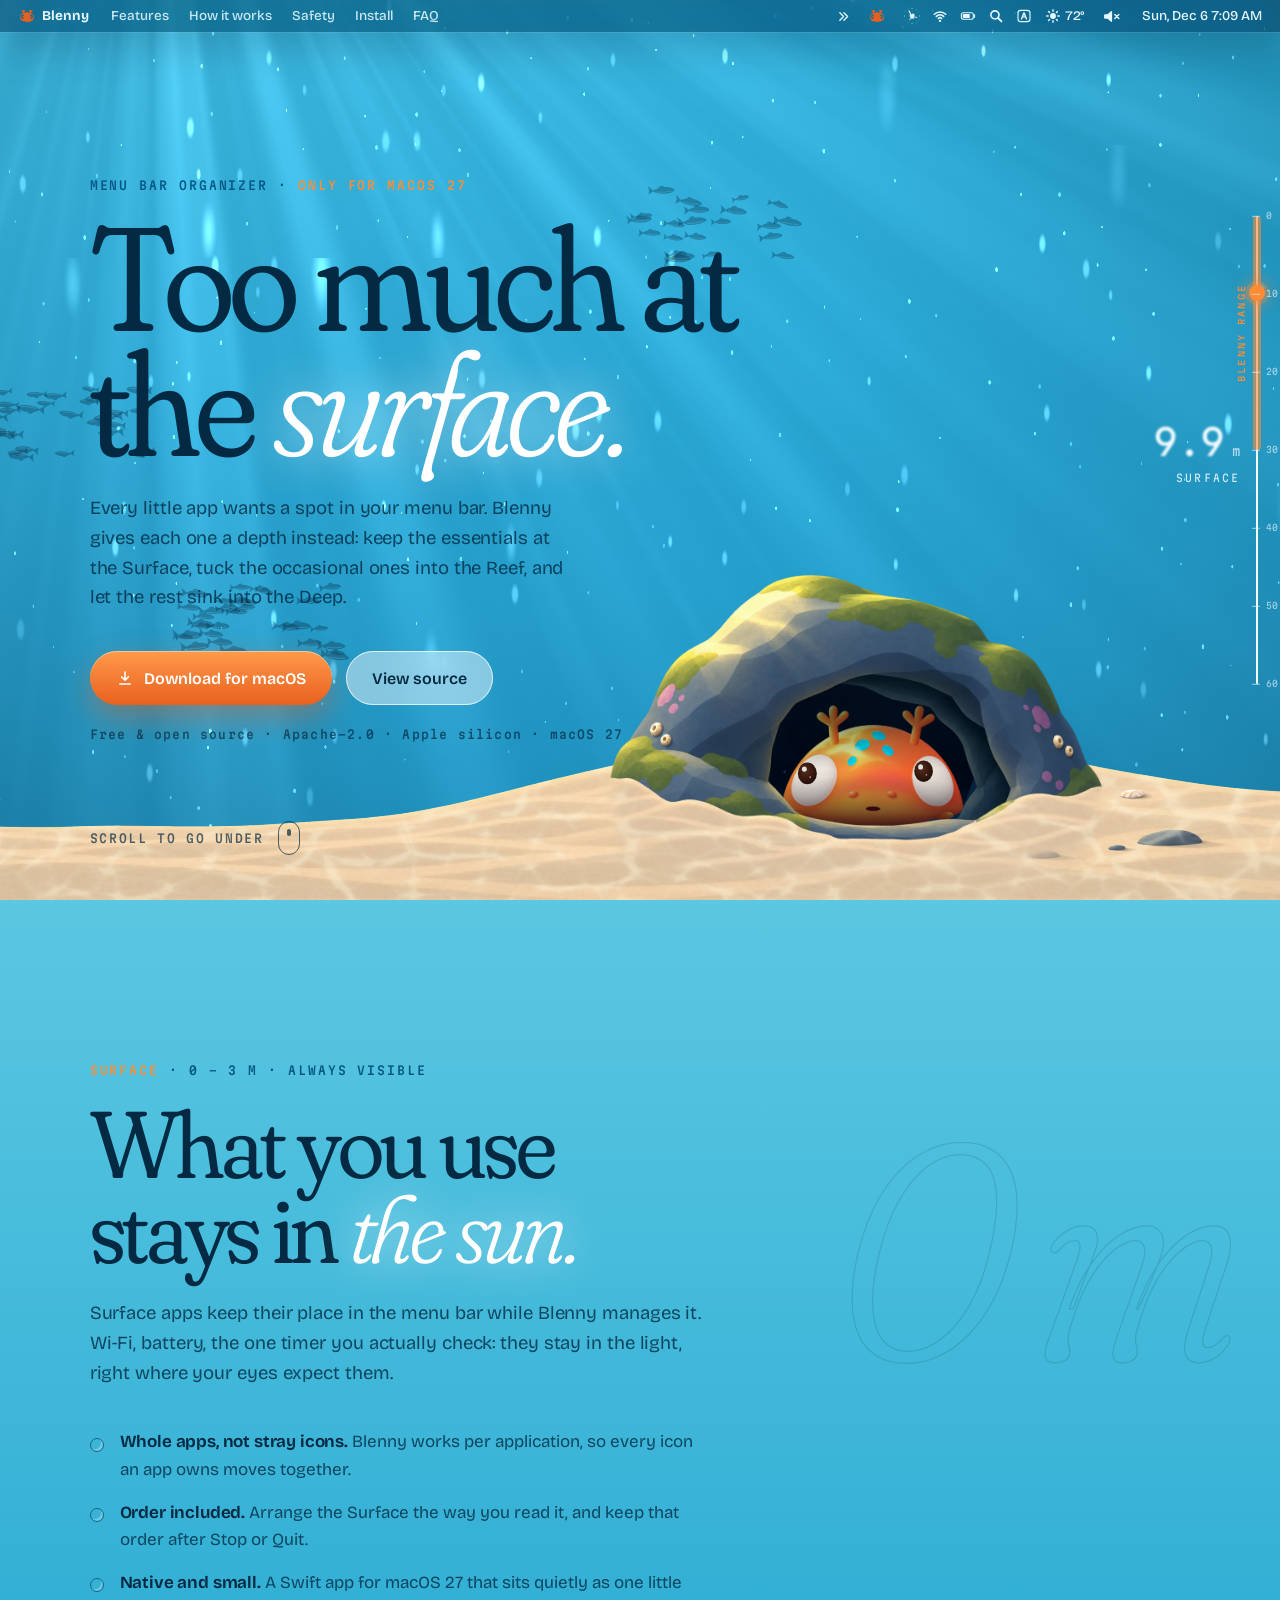
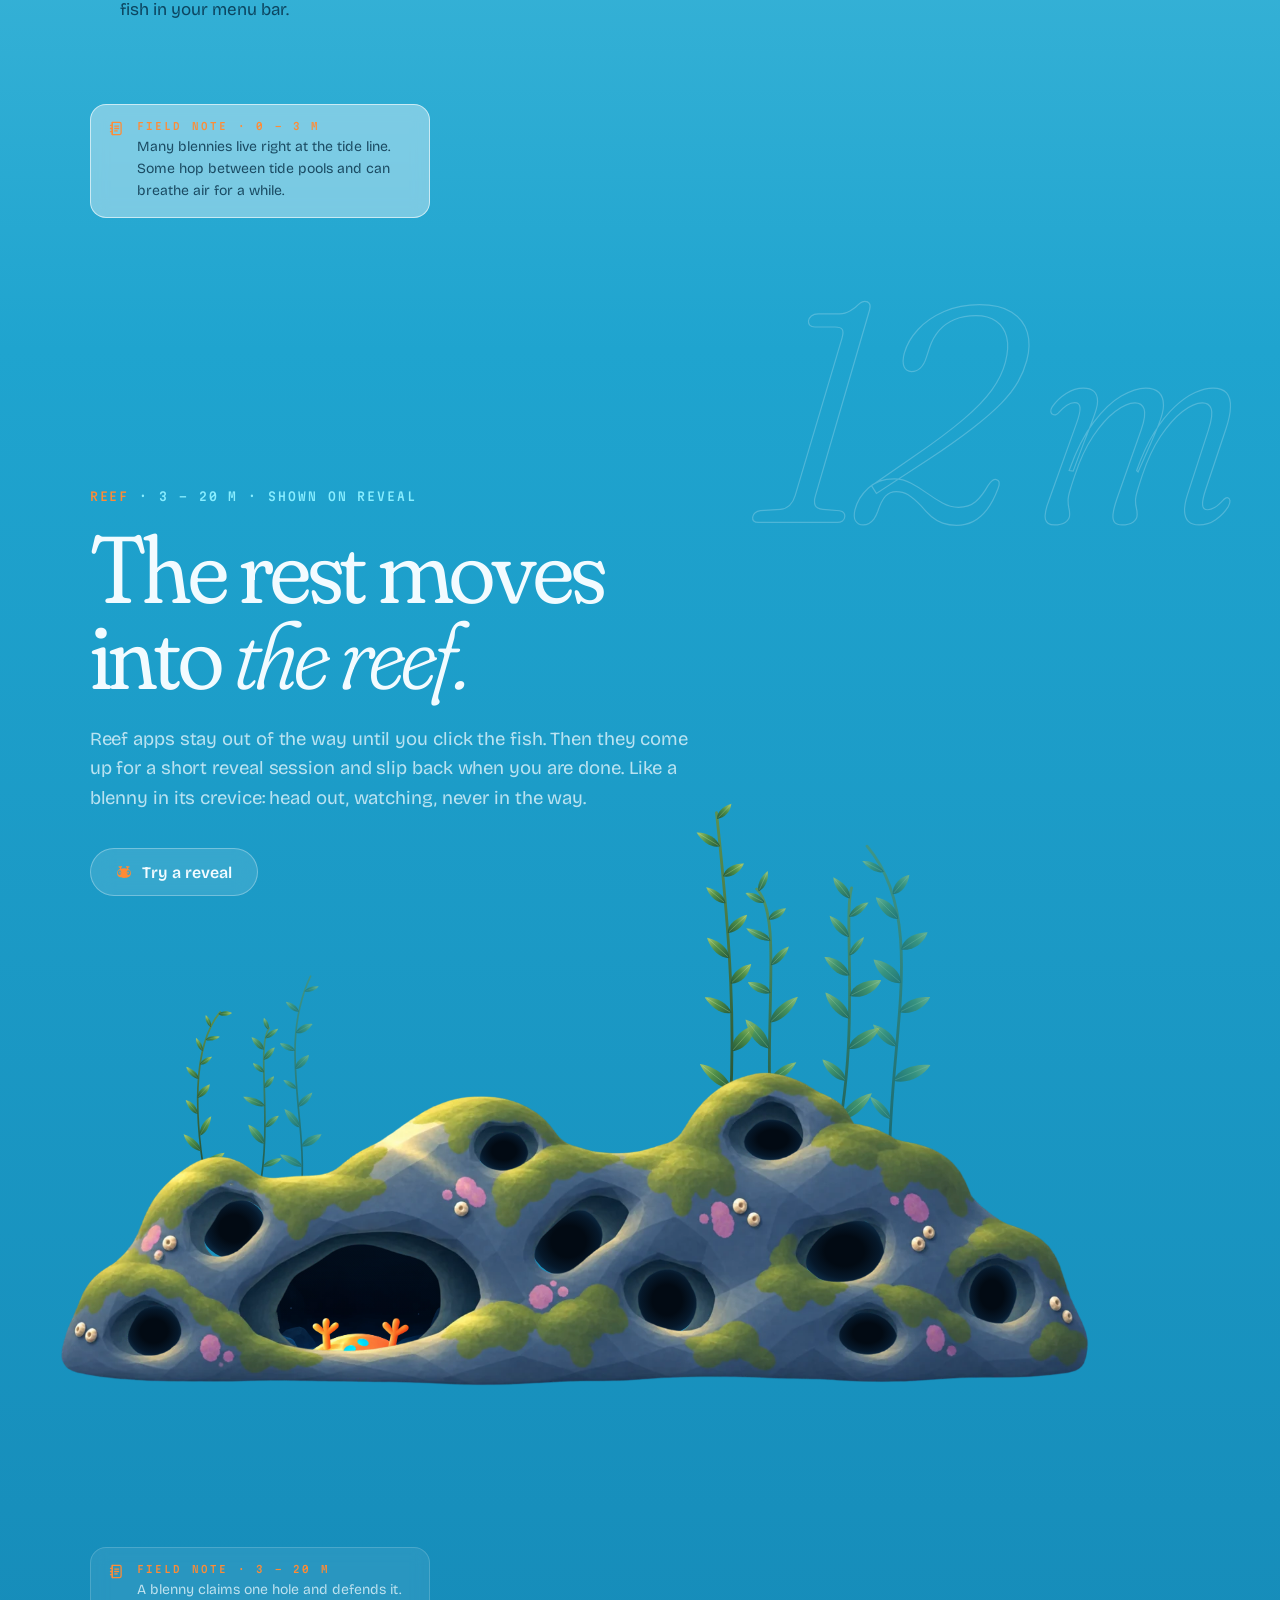
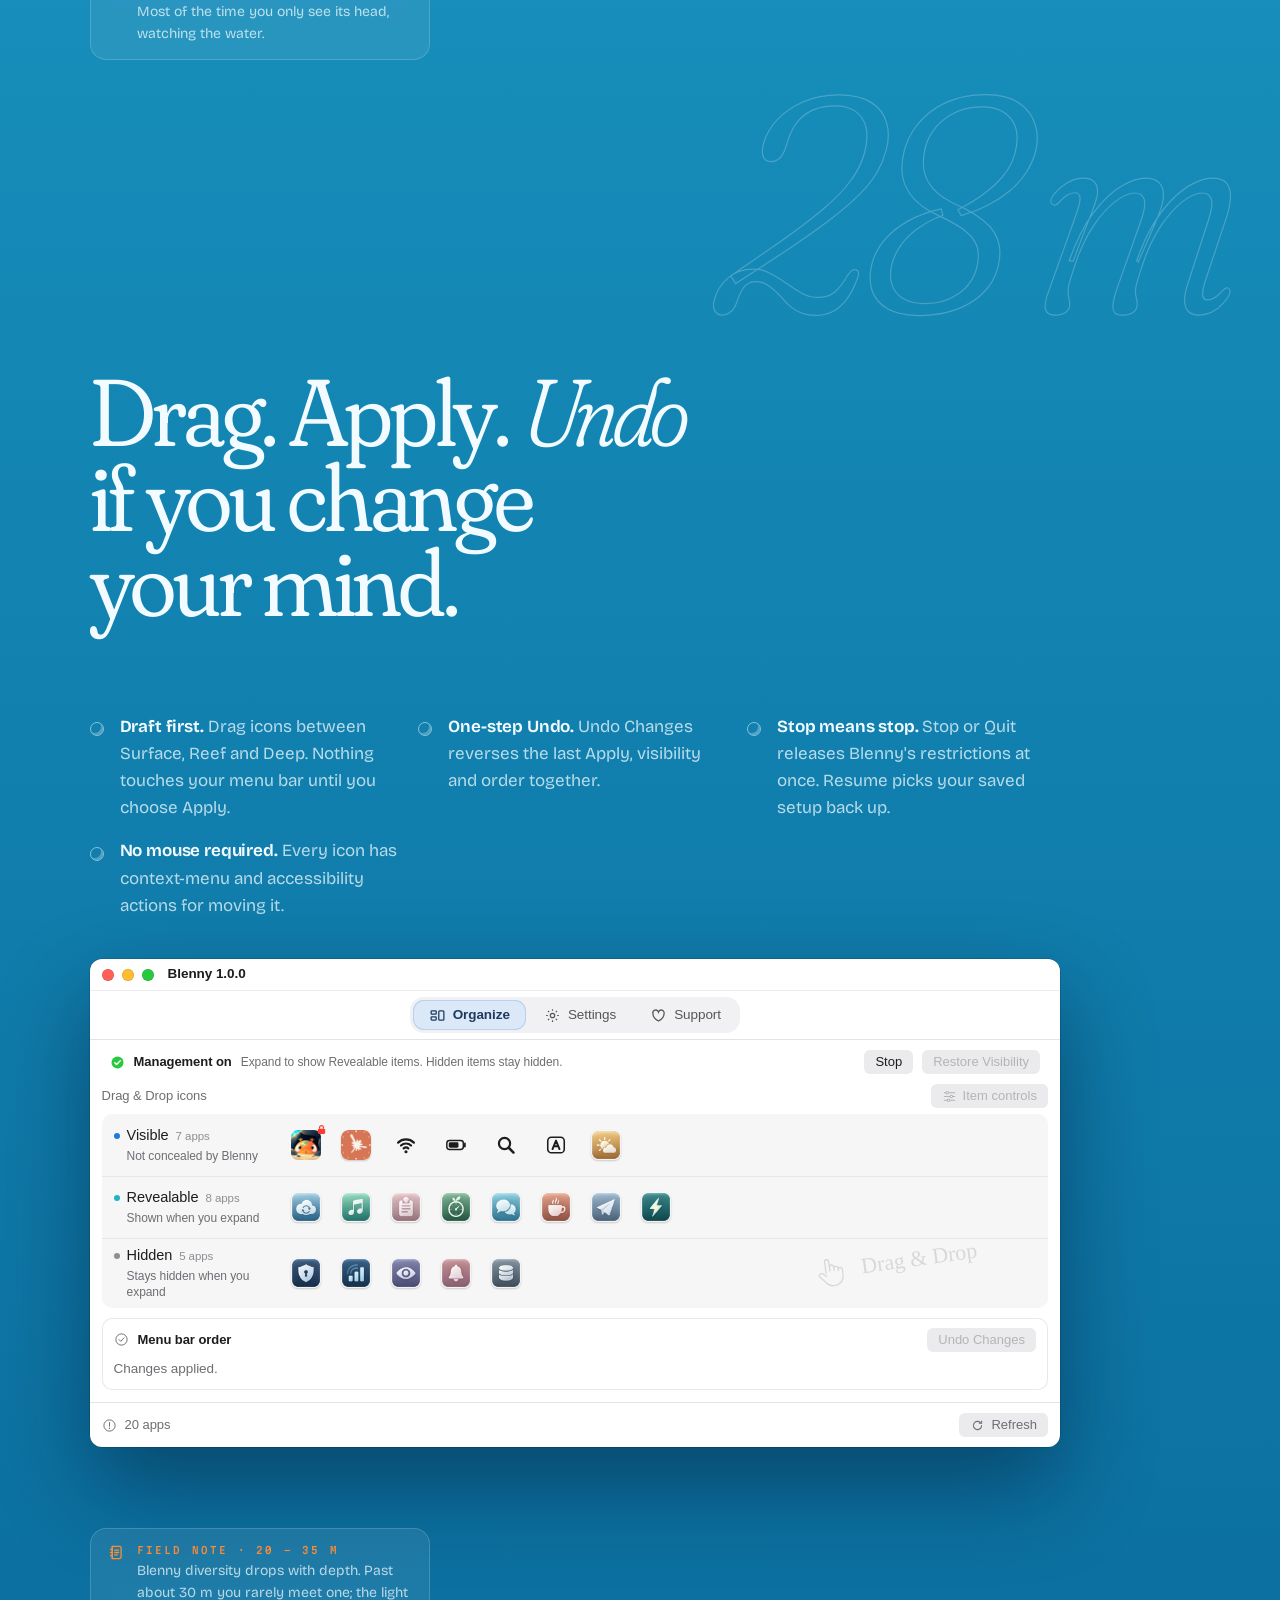
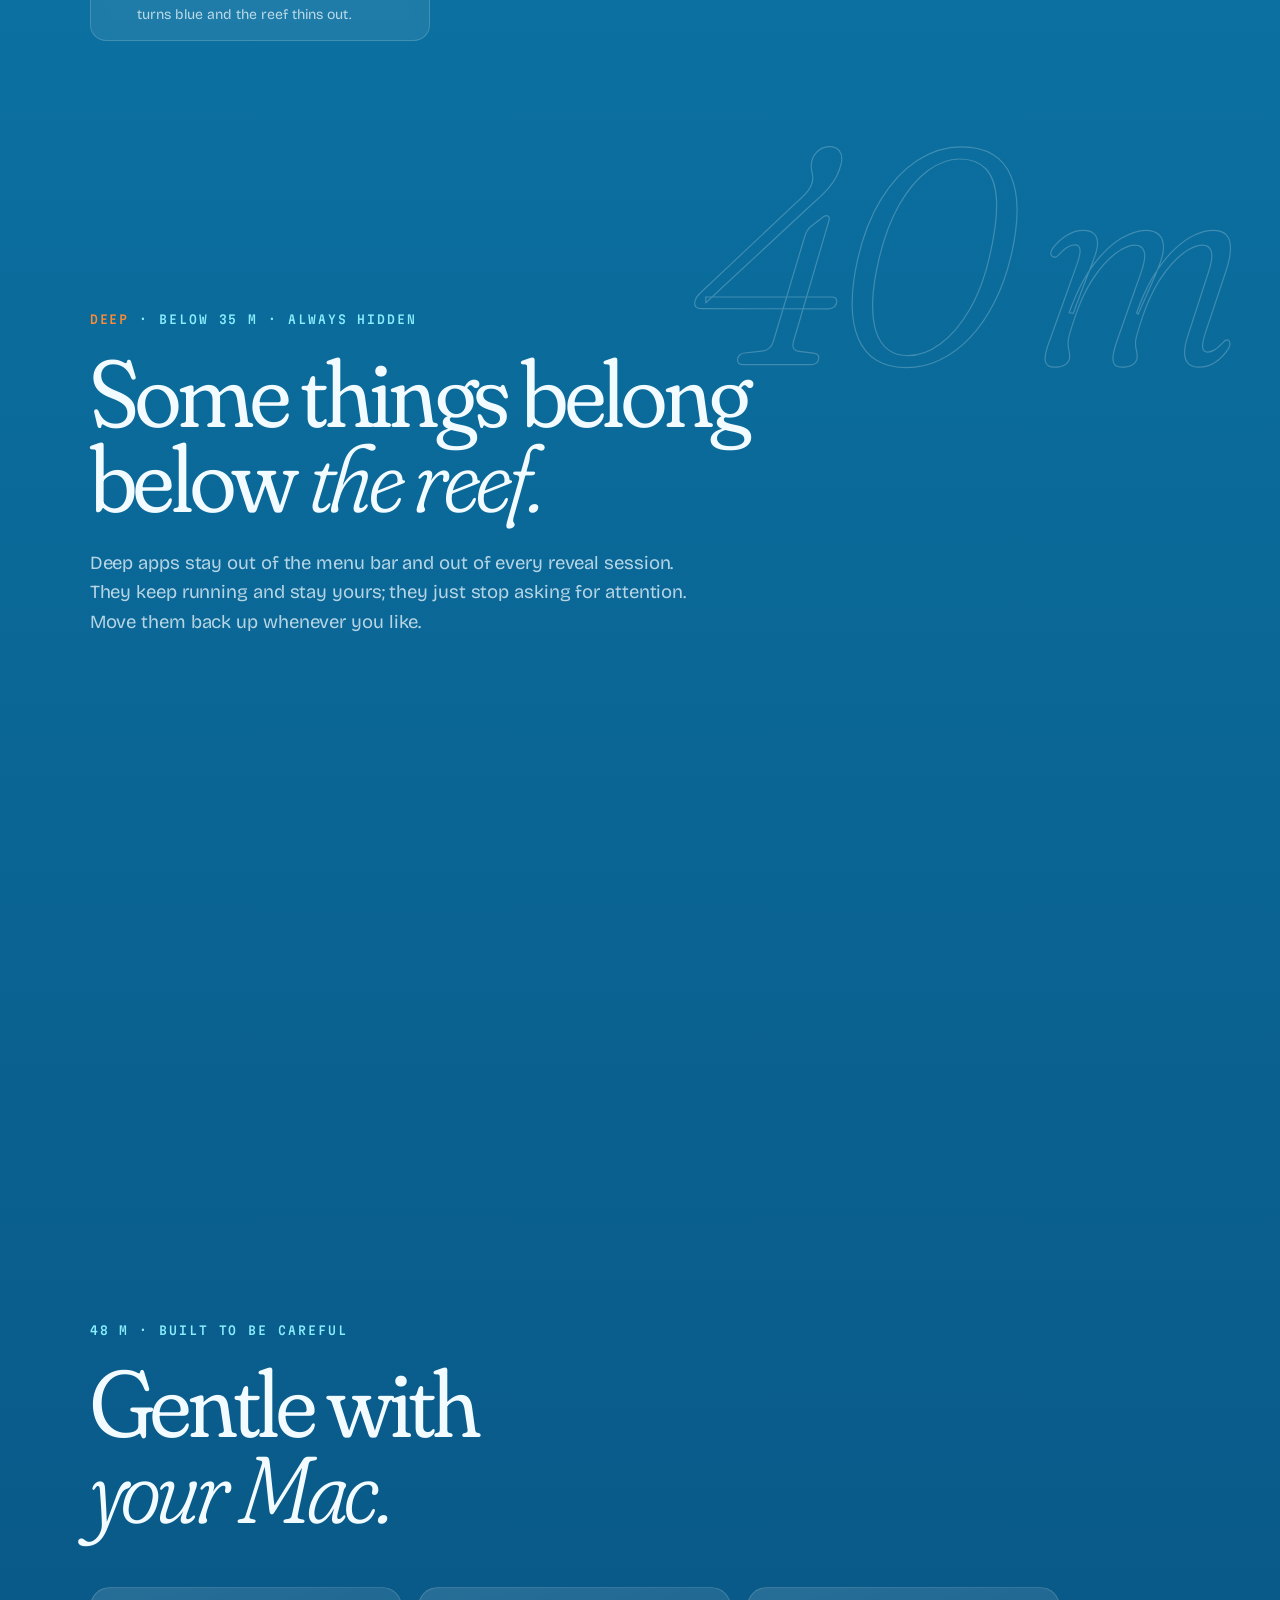
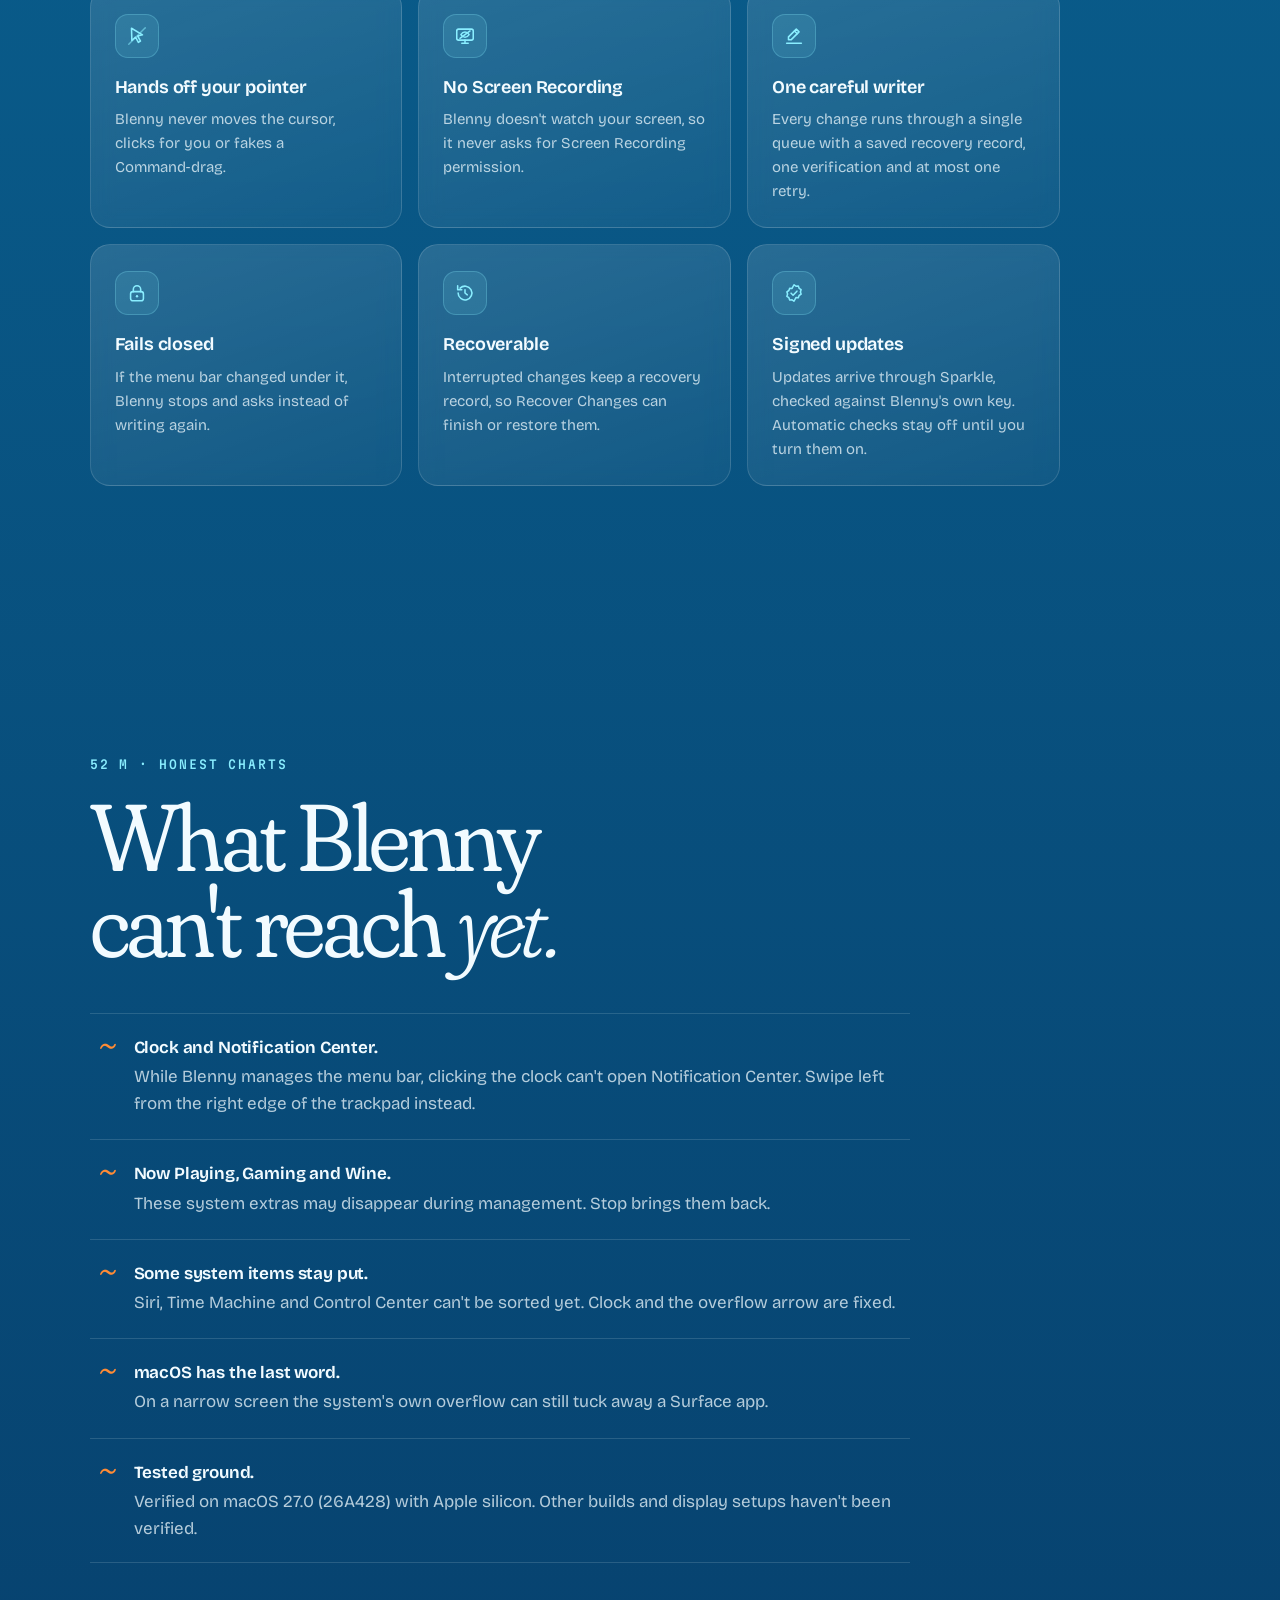
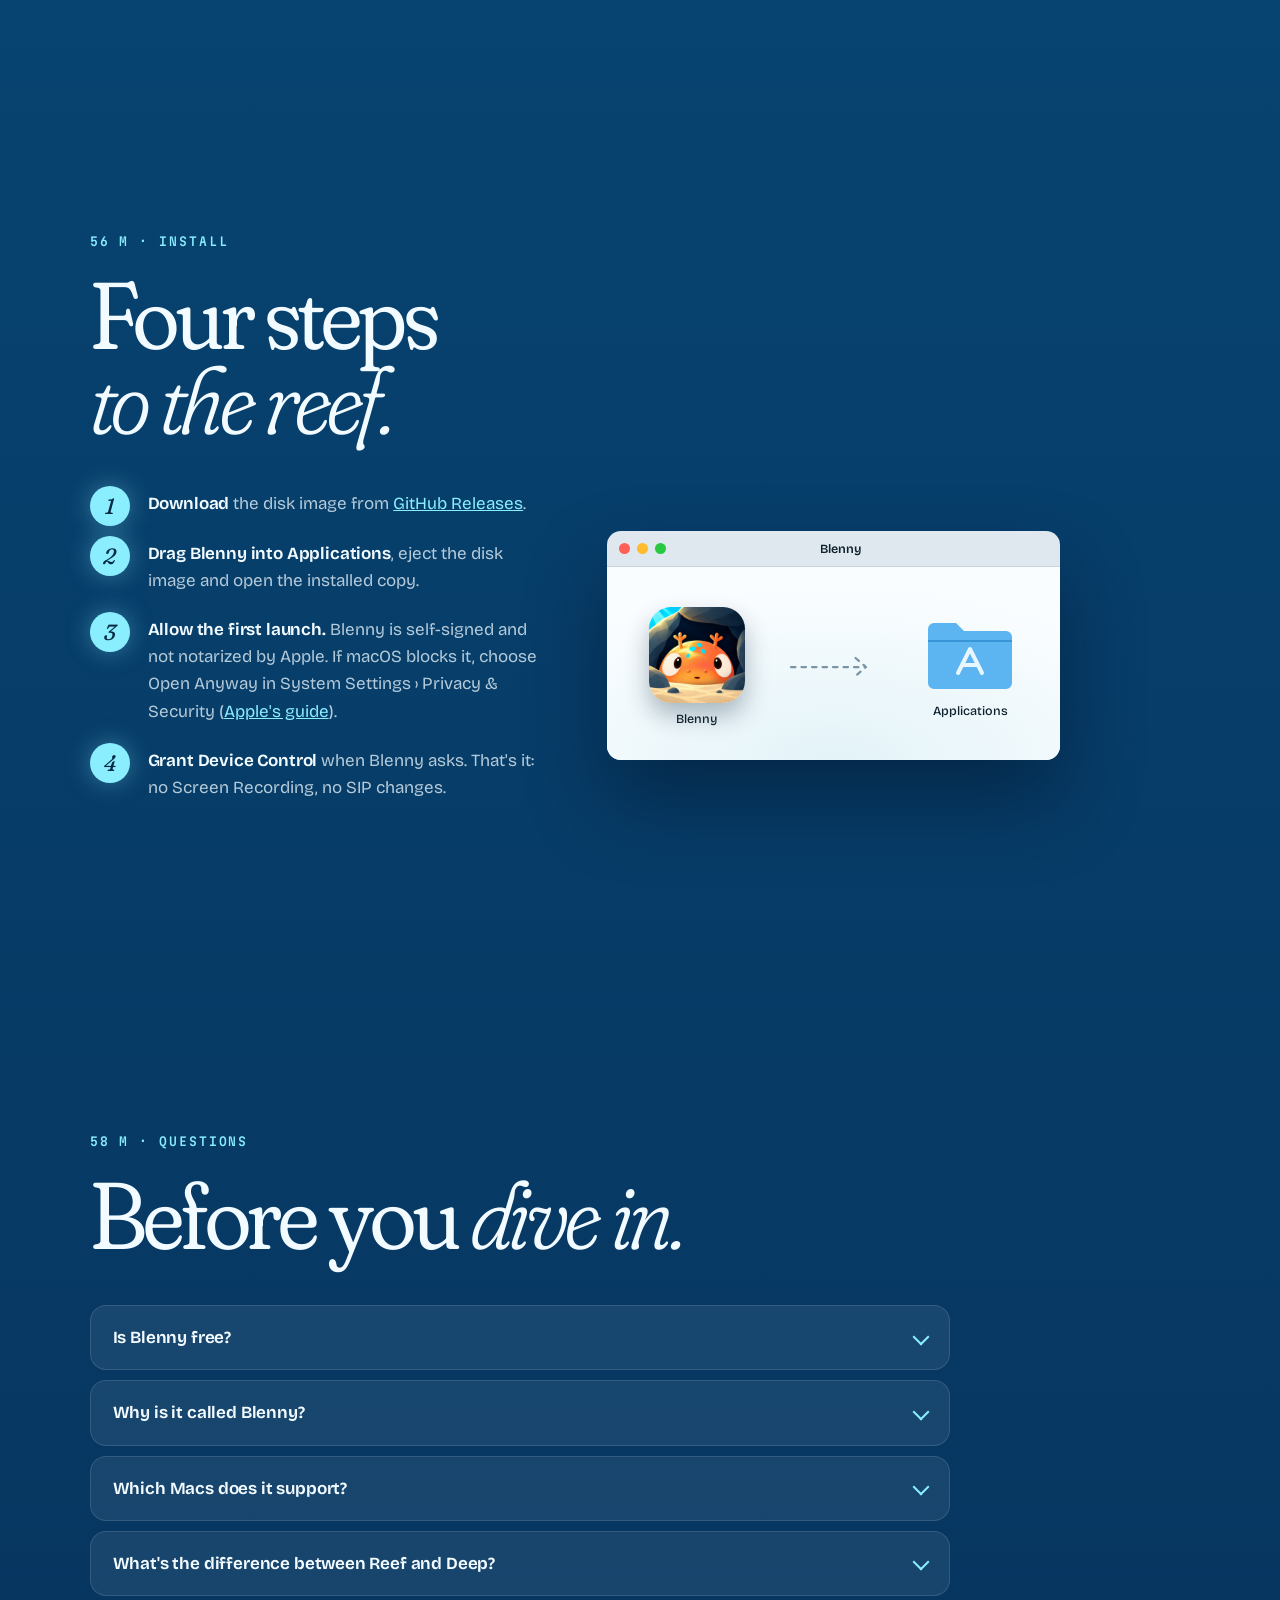
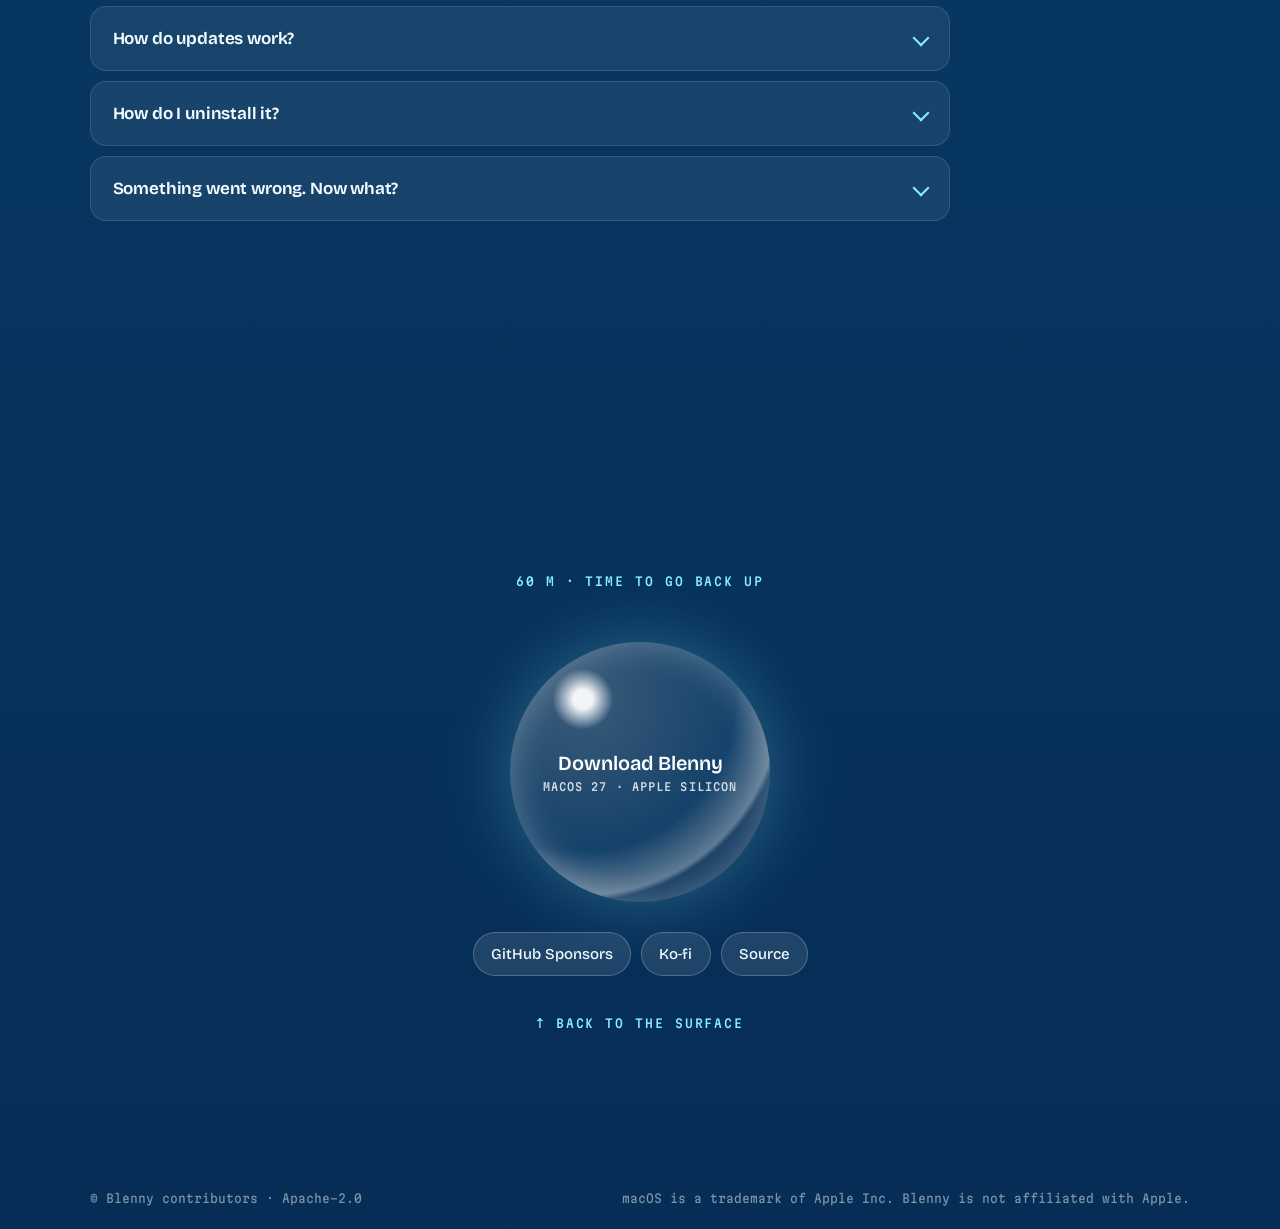
==== Website/site/index.html @ 74cc3ca2 "feat(website): add the Blenny product website A single-page dive from the surface to 60 m: Surface, " ====
<!doctype html>
<html lang="en">
<head>
<meta charset="utf-8">
<meta name="viewport" content="width=device-width, initial-scale=1, viewport-fit=cover">
<title>Blenny · Free, open-source menu bar organizer for macOS 27</title>
<meta name="description" content="Free, open-source menu bar organizer for macOS 27. Keep everyday apps visible, reveal occasional ones with a click, and hide the rest. No Screen Recording.">
<link rel="canonical" href="https://blenny.fi5h.xyz/">
<meta name="theme-color" content="#7fdcef">
<meta name="application-name" content="Blenny">
<meta name="apple-mobile-web-app-title" content="Blenny">
<meta name="author" content="Blenny contributors">
<meta name="robots" content="index, follow, max-image-preview:large">
<meta property="og:type" content="website">
<meta property="og:site_name" content="Blenny">
<meta property="og:title" content="Blenny · Free menu bar organizer for macOS 27">
<meta property="og:locale" content="en_US">
<meta property="og:description" content="Surface, Reef and Deep: a small, native way to calm a crowded menu bar.">
<meta property="og:url" content="https://blenny.fi5h.xyz/">
<meta property="og:image" content="https://blenny.fi5h.xyz/assets/img/social-card.jpg">
<meta property="og:image:width" content="1200">
<meta property="og:image:height" content="630">
<meta property="og:image:alt" content="Blenny, a menu bar organizer only for macOS 27: an orange blenny fish peeking out of a rock cave under sunlit water, beside the words Too much at the surface.">
<meta name="twitter:card" content="summary_large_image">
<meta name="twitter:image" content="https://blenny.fi5h.xyz/assets/img/social-card.jpg">
<link rel="icon" type="image/png" sizes="64x64" href="assets/img/favicon-64.png">
<link rel="icon" type="image/svg+xml" href="assets/img/favicon.svg">
<link rel="apple-touch-icon" href="apple-touch-icon.png">
<link rel="alternate" type="text/plain" title="Blenny for AI assistants and LLMs" href="/llms.txt">
<link rel="preconnect" href="https://fonts.googleapis.com">
<link rel="preconnect" href="https://fonts.gstatic.com" crossorigin>
<link rel="stylesheet" href="https://fonts.googleapis.com/css2?family=Bricolage+Grotesque:opsz,wght@12..96,400..700&amp;family=Fraunces:ital,opsz,wght,SOFT,WONK@0,9..144,300..600,0..100,0..1;1,9..144,300..600,0..100,0..1&amp;family=Martian+Mono:wdth,wght@87.5..112.5,400..500&amp;display=swap">
<link rel="stylesheet" href="assets/css/site.css">
<script type="application/ld+json">
{
 "@context": "https://schema.org",
 "@graph": [
  {
   "@type": "WebSite",
   "@id": "https://blenny.fi5h.xyz/#website",
   "url": "https://blenny.fi5h.xyz/",
   "name": "Blenny",
   "inLanguage": "en"
  },
  {
   "@type": "SoftwareApplication",
   "@id": "https://blenny.fi5h.xyz/#app",
   "name": "Blenny",
   "description": "A free, open-source menu bar organizer for macOS 27. Blenny manages menu bar items per app in three areas: Visible (always shown), Revealable (shown when you expand) and Hidden (stays hidden). It never moves the pointer, never synthesises clicks and never needs Screen Recording.",
   "applicationCategory": "UtilitiesApplication",
   "operatingSystem": "macOS 27 or later",
   "processorRequirements": "Apple silicon",
   "offers": {
    "@type": "Offer",
    "price": "0",
    "priceCurrency": "USD"
   },
   "license": "https://www.apache.org/licenses/LICENSE-2.0",
   "isAccessibleForFree": true,
   "downloadUrl": "https://github.com/f-is-h/Blenny/releases/latest",
   "installUrl": "https://github.com/f-is-h/Blenny/releases/latest",
   "image": "https://blenny.fi5h.xyz/assets/img/blenny-icon-512.png",
   "url": "https://blenny.fi5h.xyz/",
   "sameAs": [
    "https://github.com/f-is-h/Blenny"
   ],
   "author": {
    "@type": "Person",
    "name": "f-is-h",
    "url": "https://github.com/f-is-h"
   }
  },
  {
   "@type": "FAQPage",
   "@id": "https://blenny.fi5h.xyz/#faq",
   "mainEntity": [
    {
     "@type": "Question",
     "name": "Is Blenny free?",
     "acceptedAnswer": {
      "@type": "Answer",
      "text": "Yes. Blenny is free and open source under the Apache-2.0 license. If it earns a place in your menu bar, you can support it through GitHub Sponsors or Ko‑fi."
     }
    },
    {
     "@type": "Question",
     "name": "Why is it called Blenny?",
     "acceptedAnswer": {
      "@type": "Answer",
      "text": "Blennies are small reef fish that live in holes and crevices and poke their heads out to watch the world. That is exactly how a Reef app should behave."
     }
    },
    {
     "@type": "Question",
     "name": "Which Macs does it support?",
     "acceptedAnswer": {
      "@type": "Answer",
      "text": "macOS 27 or later on Apple silicon. There is no macOS 26 or Intel version."
     }
    },
    {
     "@type": "Question",
     "name": "What's the difference between Reef and Deep?",
     "acceptedAnswer": {
      "@type": "Answer",
      "text": "Reef apps come up whenever you click the fish for a reveal session. Deep apps never do; they stay out of the menu bar until you move them to another area."
     }
    },
    {
     "@type": "Question",
     "name": "How do updates work?",
     "acceptedAnswer": {
      "@type": "Answer",
      "text": "Use Check for Updates in Settings or in Blenny's menu. Automatic checks are off by default, and turning them on still doesn't install anything unattended."
     }
    },
    {
     "@type": "Question",
     "name": "How do I uninstall it?",
     "acceptedAnswer": {
      "@type": "Answer",
      "text": "Finish or recover any running change, choose Stop, turn off Open Blenny at Login and quit. Then move Blenny to the Trash. The recovery and uninstall guide covers the details."
     }
    },
    {
     "@type": "Question",
     "name": "Something went wrong. Now what?",
     "acceptedAnswer": {
      "@type": "Answer",
      "text": "Choose Stop to release Blenny's restrictions right away. If Blenny reports an unfinished change, use Recover Changes and keep its recovery data until it completes. Reproducible problems belong in GitHub Issues."
     }
    }
   ]
  }
 ]
}
</script>
<script type="module" src="assets/js/main.js"></script>
</head>
<body class="is-bright">
<a class="skip" href="#main">Skip to content</a>
<canvas id="sea" aria-hidden="true"></canvas>
<canvas id="life" aria-hidden="true"></canvas>

<header class="menubar" id="menubar">
  <div class="appmenu">
    <button class="app" id="appButton" type="button" aria-haspopup="true" aria-expanded="false" aria-controls="appMenu">
      <span class="mark" data-mark></span>Blenny
    </button>
    <div class="dropdown" id="appMenu" hidden>
      <a href="#surface">Surface</a>
      <a href="#reef">Reef</a>
      <a href="#organize">Organize</a>
      <a href="#deep">Deep</a>
      <hr>
      <a href="#safety">Safety</a>
      <a href="#install">Install</a>
      <a href="#faq">Questions</a>
      <hr>
      <a href="https://github.com/f-is-h/Blenny/releases/latest" data-download>Download…</a>
      <a href="https://github.com/f-is-h/Blenny">Source on GitHub</a>
      <a href="https://github.com/sponsors/f-is-h?metadata_project=blenny&amp;metadata_source=website">Sponsor Blenny</a>
    </div>
  </div>
  <nav class="menus" aria-label="Sections">
    <a href="#surface">Features</a>
    <a href="#organize">How it works</a>
    <a href="#safety">Safety</a>
    <a href="#install">Install</a>
    <a href="#faq">FAQ</a>
  </nav>
  <div class="tray concealed" id="concealed" aria-hidden="true"></div>
  <button class="chev" id="revealArrow" type="button" aria-label="Expand Revealable items" title="Expand Revealable items"><svg viewBox="0 0 16 16" width="13" height="13" aria-hidden="true"><path d="M3.5 3.5L8 8l-4.5 4.5M8.5 3.5L13 8l-4.5 4.5" fill="none" stroke="currentColor" stroke-width="1.7" stroke-linecap="round" stroke-linejoin="round"/></svg></button>
  <button class="fish" id="fish" type="button" aria-label="Reveal the Reef" title="Reveal the Reef"><span data-mark></span></button>
  <div class="tray" id="tray" aria-hidden="true"></div>
  <div class="soundmenu">
    <button class="sound" id="sound" type="button" aria-pressed="false" aria-label="Sound off. Turn sound on" title="Sound"><svg viewBox="0 0 20 16" width="19" height="15" aria-hidden="true"><path fill="currentColor" d="M2 5.6h2.6L8.4 2.3c.5-.4 1.2-.1 1.2.6v10.2c0 .7-.7 1-1.2.6L4.6 10.4H2c-.6 0-1-.4-1-1V6.6c0-.6.4-1 1-1z"/><g class="waves" fill="none" stroke="currentColor" stroke-width="1.5" stroke-linecap="round"><path d="M12.2 5.5a3.6 3.6 0 0 1 0 5"/><path d="M14.6 3.4a6.6 6.6 0 0 1 0 9.2"/></g><g class="mute" fill="none" stroke="currentColor" stroke-width="1.5" stroke-linecap="round"><path d="M12.4 5.8l4.4 4.4M16.8 5.8l-4.4 4.4"/></g></svg></button>
    <div class="sound-hint" id="soundHint" role="status" hidden><b>The dive sounds better.</b><span>Turn on sound for the water, the deep and a few small surprises.</span></div>
  </div>
  <span class="clock" id="clock" aria-hidden="true"></span>
</header>

<div id="fallers" aria-hidden="true"></div>

<aside class="gauge" aria-hidden="true">
  <div class="readout">
    <div><span class="num" id="depth">0.0</span><span class="unit"> m</span></div>
    <div class="zone-name" id="zone">SURFACE</div>
  </div>
  <div class="rail" id="rail"><span class="range"><b>Blenny range</b></span><span class="bob" id="bob"></span></div>
</aside>

<main id="main">
  <section id="top" class="zone hero bright" data-zone="SURFACE" data-from="0" data-to="0">
    <div class="hero-copy">
      <p class="eyebrow reveal">Menu bar organizer · <b>Only for macOS 27</b></p>
      <h1 class="split">Too much at the <em>surface.</em></h1>
      <p class="lede reveal">Every little app wants a spot in your menu bar. Blenny gives each one a depth instead: keep the essentials at the Surface, tuck the occasional ones into the Reef, and let the rest sink into the Deep.</p>
      <div class="actions reveal">
        <a class="btn primary magnetic" href="https://github.com/f-is-h/Blenny/releases/latest" data-download>
          <svg viewBox="0 0 24 24" width="18" height="18" aria-hidden="true"><path fill="none" stroke="currentColor" stroke-width="2" stroke-linecap="round" stroke-linejoin="round" d="M12 4v11m0 0l-4.5-4.5M12 15l4.5-4.5M5 20h14"/></svg>
          Download for macOS
        </a>
        <a class="btn ghost magnetic" href="https://github.com/f-is-h/Blenny">View source</a>
      </div>
      <p class="meta reveal">Free &amp; open source · Apache-2.0 · Apple silicon · macOS 27</p>
    </div>
    <div class="perch" id="perch" aria-hidden="true">
      <img class="perch-cave" src="assets/img/scene/cave.webp" alt="" width="1100" height="900">
      <div class="perch-pocket" id="perchPocket"></div>
      <div class="perch-shade"></div>
      <img class="perch-rock" src="assets/img/scene/rock-hero-1200.webp" srcset="assets/img/scene/rock-hero-1200.webp 1200w, assets/img/scene/rock-hero-2400.webp 2400w" sizes="(max-width: 820px) 92vw, 40vw" alt="" width="2400" height="1502" fetchpriority="high">
      <canvas class="perch-light" id="perchLight"></canvas>
    </div>
    <div class="hero-sand" id="heroSand" aria-hidden="true"><img class="sand-img" src="assets/img/scene/sand-2000.webp" srcset="assets/img/scene/sand-2000.webp 2000w, assets/img/scene/sand-4000.webp 4000w" sizes="160vw" alt="" width="4000" height="1100"><canvas class="sand-light" id="sandLight"></canvas></div>
    <a class="scroll-cue" href="#surface"><span>Scroll to go under</span><i></i></a>
  </section>

  <section id="surface" class="zone bright" data-zone="SURFACE · ALWAYS VISIBLE" data-from="0" data-to="3">
    <div class="depthmark" aria-hidden="true">0 m</div>
    <p class="eyebrow reveal"><b>Surface</b> · 0 – 3 m · Always visible</p>
    <h2 class="split">What you use stays in <em>the sun.</em></h2>
    <p class="lede reveal">Surface apps keep their place in the menu bar while Blenny manages it. Wi‑Fi, battery, the one timer you actually check: they stay in the light, right where your eyes expect them.</p>
    <ul class="points reveal">
      <li><b>Whole apps, not stray icons.</b> Blenny works per application, so every icon an app owns moves together.</li>
      <li><b>Order included.</b> Arrange the Surface the way you read it, and keep that order after Stop or Quit.</li>
      <li><b>Native and small.</b> A Swift app for macOS 27 that sits quietly as one little fish in your menu bar.</li>
    </ul>
    <aside class="note reveal"><b>Field note · 0 – 3 m</b>Many blennies live right at the tide line. Some hop between tide pools and can breathe air for a while.</aside>
  </section>

  <section id="reef" class="zone" data-zone="REEF · SHOWN ON REVEAL" data-from="3" data-to="20">
    <div class="depthmark" aria-hidden="true">12 m</div>
    <p class="eyebrow reveal"><b>Reef</b> · 3 – 20 m · Shown on reveal</p>
    <h2 class="split">The rest moves into <em>the reef.</em></h2>
    <p class="lede reveal">Reef apps stay out of the way until you click the fish. Then they come up for a short reveal session and slip back when you are done. Like a blenny in its crevice: head out, watching, never in the way.</p>
    <button class="btn glass magnetic reveal" id="tryReveal" type="button">
      <span data-mark></span> Try a reveal
    </button>
    <div class="ledge" id="ledge" aria-hidden="true">
      <div class="kelp" id="kelp"></div>
      <div class="kelp kelp-small" id="kelpSmall"></div>
      <img class="ledge-rock" src="assets/img/scene/reef-ledge-1600.webp" srcset="assets/img/scene/reef-ledge-1600.webp 1600w, assets/img/scene/reef-ledge-3200.webp 3200w" sizes="(max-width: 820px) 100vw, 1180px" alt="" width="3200" height="1450" loading="lazy">
    </div>
    <aside class="note reveal"><b>Field note · 3 – 20 m</b>A blenny claims one hole and defends it. Most of the time you only see its head, watching the water.</aside>
  </section>

  <section id="organize" class="zone" data-zone="SLOPE · ORGANIZE" data-from="20" data-to="35">
    <div class="depthmark" aria-hidden="true">28 m</div>
    <p class="eyebrow reveal">Slope · 20 – 35 m · Organize</p>
    <h2 class="split">Drag. Apply. <em>Undo</em> if you change your mind.</h2>
    <div class="organize-grid">
      <ul class="points reveal">
        <li><b>Draft first.</b> Drag icons between Surface, Reef and Deep. Nothing touches your menu bar until you choose Apply.</li>
        <li><b>One-step Undo.</b> Undo Changes reverses the last Apply, visibility and order together.</li>
        <li><b>Stop means stop.</b> Stop or Quit releases Blenny's restrictions at once. Resume picks your saved setup back up.</li>
        <li><b>No mouse required.</b> Every icon has context-menu and accessibility actions for moving it.</li>
      </ul>
      <div class="window reveal" id="board" aria-label="Interactive Organize demo"></div>
    </div>
    <aside class="note reveal"><b>Field note · 20 – 35 m</b>Blenny diversity drops with depth. Past about 30 m you rarely meet one; the light turns blue and the reef thins out.</aside>
  </section>

  <section id="deep" class="zone" data-zone="DEEP · ALWAYS HIDDEN" data-from="35" data-to="45">
    <div class="depthmark" aria-hidden="true">40 m</div>
    <p class="eyebrow reveal"><b>Deep</b> · below 35 m · Always hidden</p>
    <h2 class="split">Some things belong below <em>the reef.</em></h2>
    <p class="lede reveal">Deep apps stay out of the menu bar and out of every reveal session. They keep running and stay yours; they just stop asking for attention. Move them back up whenever you like.</p>
    <div class="bed" id="bed"></div>
  </section>

  <section id="safety" class="zone" data-zone="DEEP · SAFETY" data-from="45" data-to="50">
    <p class="eyebrow reveal">48 m · Built to be careful</p>
    <h2 class="split">Gentle with <em>your Mac.</em></h2>
    <div class="cards">
      <article class="card reveal"><span class="icon"><svg viewBox="0 0 24 24" width="22" height="22" fill="none" stroke="currentColor" stroke-width="1.7" stroke-linecap="round" stroke-linejoin="round" aria-hidden="true"><path d="M6 3.5l12 7.2-5.3 1.3 3.1 5.6-2.3 1.3-3.1-5.6-4 3.6z"/><path d="M3 21L21 3" stroke-width="1.6" opacity=".55"/></svg></span><h3>Hands off your pointer</h3><p>Blenny never moves the cursor, clicks for you or fakes a Command‑drag.</p></article>
      <article class="card reveal"><span class="icon"><svg viewBox="0 0 24 24" width="22" height="22" fill="none" stroke="currentColor" stroke-width="1.7" stroke-linecap="round" stroke-linejoin="round" aria-hidden="true"><rect x="3" y="4.5" width="18" height="12" rx="2"/><path d="M8.5 20h7M12 16.5V20"/><path d="M7.5 10.5s1.8-2.8 4.5-2.8 4.5 2.8 4.5 2.8-1.8 2.8-4.5 2.8-4.5-2.8-4.5-2.8z"/><path d="M6.5 14.5l11-8"/></svg></span><h3>No Screen Recording</h3><p>Blenny doesn't watch your screen, so it never asks for Screen Recording permission.</p></article>
      <article class="card reveal"><span class="icon"><svg viewBox="0 0 24 24" width="22" height="22" fill="none" stroke="currentColor" stroke-width="1.7" stroke-linecap="round" stroke-linejoin="round" aria-hidden="true"><path d="M4 20h16"/><path d="M14.5 4.5l3 3L9 16H6v-3z"/><path d="M12.5 6.5l3 3"/></svg></span><h3>One careful writer</h3><p>Every change runs through a single queue with a saved recovery record, one verification and at most one retry.</p></article>
      <article class="card reveal"><span class="icon"><svg viewBox="0 0 24 24" width="22" height="22" fill="none" stroke="currentColor" stroke-width="1.7" stroke-linecap="round" stroke-linejoin="round" aria-hidden="true"><rect x="5" y="10.5" width="14" height="10" rx="2.5"/><path d="M8 10.5V8a4 4 0 0 1 8 0v2.5"/><circle cx="12" cy="15.5" r="1.3" fill="currentColor" stroke="none"/></svg></span><h3>Fails closed</h3><p>If the menu bar changed under it, Blenny stops and asks instead of writing again.</p></article>
      <article class="card reveal"><span class="icon"><svg viewBox="0 0 24 24" width="22" height="22" fill="none" stroke="currentColor" stroke-width="1.7" stroke-linecap="round" stroke-linejoin="round" aria-hidden="true"><path d="M4.5 12a7.5 7.5 0 1 0 2.2-5.3"/><path d="M4 4v4.5h4.5"/><path d="M12 8.5V12l2.5 2"/></svg></span><h3>Recoverable</h3><p>Interrupted changes keep a recovery record, so Recover Changes can finish or restore them.</p></article>
      <article class="card reveal"><span class="icon"><svg viewBox="0 0 24 24" width="22" height="22" fill="none" stroke="currentColor" stroke-width="1.7" stroke-linecap="round" stroke-linejoin="round" aria-hidden="true"><path d="M12 3l2.1 1.6 2.6-.2.9 2.5 2.2 1.4-.8 2.5.8 2.5-2.2 1.4-.9 2.5-2.6-.2L12 21l-2.1-1.6-2.6.2-.9-2.5L4.2 15.7l.8-2.5-.8-2.5 2.2-1.4.9-2.5 2.6.2z"/><path d="M8.8 12.2l2.2 2.2 4.2-4.4"/></svg></span><h3>Signed updates</h3><p>Updates arrive through Sparkle, checked against Blenny's own key. Automatic checks stay off until you turn them on.</p></article>
    </div>
  </section>

  <section id="limits" class="zone" data-zone="DEEP · LIMITS" data-from="50" data-to="54">
    <p class="eyebrow reveal">52 m · Honest charts</p>
    <h2 class="split">What Blenny can't reach <em>yet.</em></h2>
    <ul class="limits reveal">
      <li><b>Clock and Notification Center.</b> While Blenny manages the menu bar, clicking the clock can't open Notification Center. Swipe left from the right edge of the trackpad instead.</li>
      <li><b>Now Playing, Gaming and Wine.</b> These system extras may disappear during management. Stop brings them back.</li>
      <li><b>Some system items stay put.</b> Siri, Time Machine and Control Center can't be sorted yet. Clock and the overflow arrow are fixed.</li>
      <li><b>macOS has the last word.</b> On a narrow screen the system's own overflow can still tuck away a Surface app.</li>
      <li><b>Tested ground.</b> Verified on macOS 27.0 (26A428) with Apple silicon. Other builds and display setups haven't been verified.</li>
    </ul>
  </section>

  <section id="install" class="zone" data-zone="DEEP · INSTALL" data-from="54" data-to="57">
    <p class="eyebrow reveal">56 m · Install</p>
    <h2 class="split">Four steps <em>to the reef.</em></h2>
    <div class="install-grid">
      <ol class="steps reveal">
        <li><b>Download</b> the disk image from <a href="https://github.com/f-is-h/Blenny/releases/latest">GitHub Releases</a>.</li>
        <li><b>Drag Blenny into Applications</b>, eject the disk image and open the installed copy.</li>
        <li><b>Allow the first launch.</b> Blenny is self-signed and not notarized by Apple. If macOS blocks it, choose Open Anyway in System Settings › Privacy &amp; Security (<a href="https://support.apple.com/102445">Apple's guide</a>).</li>
        <li><b>Grant Device Control</b> when Blenny asks. That's it: no Screen Recording, no SIP changes.</li>
      </ol>
      <div class="dmg reveal" aria-hidden="true">
        <div class="dmg-bar"><i></i><i></i><i></i><span>Blenny</span></div>
        <div class="dmg-body">
          <figure class="dmg-app"><img src="assets/img/blenny-icon-512.png" alt="" width="96" height="96"><figcaption>Blenny</figcaption></figure>
          <svg class="dmg-arrow" viewBox="0 0 120 40"><path d="M4 20h100m-14-12l14 12-14 12"/></svg>
          <figure class="dmg-folder"><svg viewBox="0 0 96 80"><path d="M6 14a6 6 0 0 1 6-6h22l8 8h42a6 6 0 0 1 6 6v46a6 6 0 0 1-6 6H12a6 6 0 0 1-6-6z"/><path class="tab" d="M6 26h84"/><path class="a" d="M36 58l12-24 12 24m-19-8h14"/></svg><figcaption>Applications</figcaption></figure>
        </div>
      </div>
    </div>
  </section>

  <section id="faq" class="zone" data-zone="DEEP · QUESTIONS" data-from="57" data-to="59">
    <p class="eyebrow reveal">58 m · Questions</p>
    <h2 class="split">Before you <em>dive in.</em></h2>
    <div class="faq reveal">
      <details><summary>Is Blenny free?</summary><p>Yes. Blenny is free and open source under the Apache-2.0 license. If it earns a place in your menu bar, you can support it through GitHub Sponsors or Ko‑fi.</p></details>
      <details><summary>Why is it called Blenny?</summary><p>Blennies are small reef fish that live in holes and crevices and poke their heads out to watch the world. That is exactly how a Reef app should behave.</p></details>
      <details><summary>Which Macs does it support?</summary><p>macOS 27 or later on Apple silicon. There is no macOS 26 or Intel version.</p></details>
      <details><summary>What's the difference between Reef and Deep?</summary><p>Reef apps come up whenever you click the fish for a reveal session. Deep apps never do; they stay out of the menu bar until you move them to another area.</p></details>
      <details><summary>How do updates work?</summary><p>Use Check for Updates in Settings or in Blenny's menu. Automatic checks are off by default, and turning them on still doesn't install anything unattended.</p></details>
      <details><summary>How do I uninstall it?</summary><p>Finish or recover any running change, choose Stop, turn off Open Blenny at Login and quit. Then move Blenny to the Trash. The <a href="https://github.com/f-is-h/Blenny/blob/main/docs/RECOVERY_AND_UNINSTALL.md">recovery and uninstall guide</a> covers the details.</p></details>
      <details><summary>Something went wrong. Now what?</summary><p>Choose Stop to release Blenny's restrictions right away. If Blenny reports an unfinished change, use Recover Changes and keep its recovery data until it completes. Reproducible problems belong in <a href="https://github.com/f-is-h/Blenny/issues">GitHub Issues</a>.</p></details>
    </div>
  </section>

  <section id="ascent" class="zone ascent" data-zone="DEEP" data-from="59" data-to="60">
    <div class="breath">
      <p class="eyebrow reveal">60 m · Time to go back up</p>
      <a class="bubble-cta magnetic" href="https://github.com/f-is-h/Blenny/releases/latest" data-download>
        <span>Download Blenny</span><small>macOS 27 · Apple silicon</small>
      </a>
      <div class="support reveal">
        <a href="https://github.com/sponsors/f-is-h?metadata_project=blenny&amp;metadata_source=website">GitHub Sponsors</a>
        <a href="https://ko-fi.com/blenny">Ko‑fi</a>
        <a href="https://github.com/f-is-h/Blenny">Source</a>
      </div>
      <button class="up" id="up" type="button">↑ Back to the surface</button>
    </div>
    <footer class="footer">
      <span>© Blenny contributors · Apache-2.0</span>
      <span>macOS is a trademark of Apple Inc. Blenny is not affiliated with Apple.</span>
    </footer>
  </section>
</main>

<div class="toast" id="toast" role="status" aria-live="polite"></div>
<noscript><style>.split, .reveal { opacity: 1 !important; transform: none !important; filter: none !important; }</style></noscript>
</body>
</html>
---- Website/site/assets/css/site.css ----
/* Blenny website. One page, one dive: the page depth drives colour and light. */

:root {
  --ink: #f2fbff;
  --muted: rgba(242, 251, 255, 0.74);
  --faint: rgba(242, 251, 255, 0.14);
  --navy: #032a42;
  --navy-muted: rgba(3, 42, 66, 0.8);
  --accent: #8aeeff;
  --orange: #ff8b35;
  --orange-deep: #e8601f;
  --sand: #f1ddb1;
  --serif: "Fraunces", "Iowan Old Style", Georgia, serif;
  --sans: "Bricolage Grotesque", -apple-system, BlinkMacSystemFont, "Helvetica Neue", sans-serif;
  --mono: "Martian Mono", ui-monospace, "SF Mono", Menlo, monospace;
  --ease-out: cubic-bezier(.16, 1, .3, 1);
  --spring: cubic-bezier(.34, 1.56, .64, 1);
  --gutter: clamp(16px, 7vw, 120px);
  color-scheme: light dark;
}

* { box-sizing: border-box; }
html {
  background: linear-gradient(180deg, #8fe6f2 0%, #1fa4cf 18%, #0b6f9f 45%, #07426f 75%, #062d55 100%);
  scroll-padding-top: 48px;
}
body {
  margin: 0;
  color: var(--ink);
  font: 400 17px/1.6 var(--sans);
  background: transparent;
  overflow-x: hidden;
  -webkit-font-smoothing: antialiased;
  text-rendering: optimizeLegibility;
}
a { color: inherit; }
img, svg { display: block; }
img { -webkit-user-drag: none; user-select: none; -webkit-user-select: none; }
::selection { background: var(--orange); color: #fff; }

.skip { position: fixed; left: 12px; top: -60px; z-index: 100; padding: 10px 14px; border-radius: 10px; background: #fff; color: var(--navy); font-weight: 600; text-decoration: none; }
.skip:focus { top: 40px; }
:focus-visible { outline: 2px solid var(--orange); outline-offset: 3px; border-radius: 6px; }

#sea, #life { position: fixed; inset: 0; width: 100vw; height: 100vh; display: block; pointer-events: none; }
#sea { z-index: -2; }
#life { z-index: -1; }

/* ---------- Menu bar: the water surface and the site navigation ---------- */
.menubar {
  position: fixed; top: 0; left: 0; right: 0; z-index: 50; height: 32px;
  display: flex; align-items: center; gap: 4px; padding: 0 10px;
  color: #0b1d2a; font: 500 13.5px/1 -apple-system, BlinkMacSystemFont, "SF Pro Text", var(--sans);
  background: rgba(248, 253, 255, 0.52);
  backdrop-filter: blur(24px) saturate(1.7); -webkit-backdrop-filter: blur(24px) saturate(1.7);
  box-shadow: 0 1px 0 rgba(255, 255, 255, 0.45), 0 10px 40px rgba(0, 50, 80, 0.12);
  transition: background 0.8s, color 0.8s;
}
body:not(.is-bright) .menubar { background: rgba(10, 44, 72, 0.5); color: #e6f7ff; box-shadow: 0 1px 0 rgba(255, 255, 255, 0.08), 0 10px 40px rgba(0, 20, 40, 0.25); }
.menubar a, .menubar button { color: inherit; font: inherit; }
.menubar button { border: 0; background: none; cursor: pointer; }
.appmenu { position: relative; }
.app { display: flex; align-items: center; gap: 7px; height: 24px; padding: 0 9px; border-radius: 6px; font-weight: 700 !important; }
.app .mark { color: var(--orange-deep); }
.app:hover, .app[aria-expanded="true"] { background: rgba(255, 255, 255, 0.35); }
body:not(.is-bright) .app:hover, body:not(.is-bright) .app[aria-expanded="true"] { background: rgba(255, 255, 255, 0.12); }
.dropdown {
  position: absolute; left: 0; top: 30px; min-width: 230px; padding: 6px; border-radius: 12px;
  background: rgba(246, 251, 253, 0.8); color: #0b1d2a;
  backdrop-filter: blur(30px) saturate(1.8); -webkit-backdrop-filter: blur(30px) saturate(1.8);
  box-shadow: 0 0 0 0.5px rgba(0, 0, 0, 0.18), 0 18px 50px rgba(0, 30, 60, 0.3);
  transform-origin: 12px 0; animation: menu-in 0.18s var(--ease-out);
}
.dropdown[hidden] { display: none; }
.dropdown a { display: block; padding: 6px 10px; border-radius: 6px; text-decoration: none; font-weight: 500; }
.dropdown a:hover, .dropdown a:focus-visible { background: #1f7ae0; color: #fff; outline: none; }
.dropdown hr { border: 0; height: 1px; margin: 5px 8px; background: rgba(0, 0, 0, 0.12); }
@keyframes menu-in { from { opacity: 0; transform: scale(0.96) translateY(-4px); } }
.menus { display: flex; gap: 2px; }
.menus a { padding: 5px 9px; border-radius: 6px; text-decoration: none; opacity: 0.88; }
.menus a:hover { background: rgba(255, 255, 255, 0.32); opacity: 1; }
body:not(.is-bright) .menus a:hover { background: rgba(255, 255, 255, 0.12); }
.tray { display: flex; align-items: center; justify-content: flex-end; height: 100%; min-width: 0; overflow: hidden; }
.tray .slot { width: var(--w, 28px); height: 100%; flex: none; display: grid; place-items: center; transition: width 0.7s cubic-bezier(.6, 0, .2, 1), opacity 0.4s; }
.tray .slot.is-gone { width: 0; opacity: 0; }
.tray { pointer-events: none; }
.tray .slot.is-link { pointer-events: auto; cursor: pointer; border-radius: 6px; }
.tray .slot.is-link:hover { background: rgba(255, 255, 255, 0.35); }
.glyph-mask { display: block; background: currentColor; -webkit-mask: var(--mask) center / contain no-repeat; mask: var(--mask) center / contain no-repeat; }
.tray .slot.has-text { display: flex; justify-content: center; gap: 4px; overflow: hidden; white-space: nowrap; }
.tray .slot-text { font-size: 13px; font-weight: 500; font-variant-numeric: tabular-nums; letter-spacing: -0.01em; }
/* Left of the arrow: the area Blenny conceals. It opens and closes as briskly as the real menu bar. */
.concealed { margin-left: auto; }
.concealed.is-snappy .slot { transition: width 0.16s cubic-bezier(.2, 0, 0, 1), opacity 0.12s; }
.fish { width: 34px; height: 24px; display: grid; place-items: center; border-radius: 6px; color: var(--orange-deep) !important; flex: none; }
.fish:hover { background: rgba(255, 255, 255, 0.35); }
.fish.is-hinting { animation: hint 1.3s ease-in-out infinite; }
.fish.is-active { background: rgba(255, 139, 53, 0.35); }
@keyframes hint { 50% { background: rgba(255, 139, 53, 0.5); box-shadow: 0 0 0 4px rgba(255, 139, 53, 0.2); } }
.chev { width: 26px; height: 24px; display: grid; place-items: center; border-radius: 6px; flex: none; }
.chev:hover { background: rgba(255, 255, 255, 0.35); }
body:not(.is-bright) .chev:hover, body:not(.is-bright) .fish:hover { background: rgba(255, 255, 255, 0.12); }
.chev svg { transition: transform 0.45s var(--spring); }
.chev.is-open svg { transform: scaleX(-1); }
/* The system-style sound item: muted by default; it suggests itself once, quietly. */
.soundmenu { position: relative; flex: none; }
.sound { width: 32px; height: 24px; display: grid; place-items: center; border-radius: 6px; }
.sound:hover { background: rgba(255, 255, 255, 0.35); }
body:not(.is-bright) .sound:hover { background: rgba(255, 255, 255, 0.12); }
.sound .waves { opacity: 0; transition: opacity 0.25s; }
.sound .mute { transition: opacity 0.25s; }
.sound[aria-pressed="true"] .waves { opacity: 1; }
.sound[aria-pressed="true"] .mute { opacity: 0; }
.sound[aria-pressed="true"] .waves path { animation: wave-out 1.6s ease-in-out infinite; }
.sound[aria-pressed="true"] .waves path:last-child { animation-delay: 0.2s; }
@keyframes wave-out { 50% { opacity: 0.45; } }
.sound.is-hinting { animation: hint 1.6s ease-in-out 3; }
.sound-hint {
  position: absolute; right: -6px; top: 34px; width: 248px; padding: 11px 14px 12px; border-radius: 12px;
  color: #10222e; font: 400 12.5px/1.4 -apple-system, BlinkMacSystemFont, var(--sans);
  background: rgba(246, 251, 253, 0.86); backdrop-filter: blur(30px) saturate(1.8); -webkit-backdrop-filter: blur(30px) saturate(1.8);
  box-shadow: 0 0 0 0.5px rgba(0, 0, 0, 0.16), 0 16px 44px rgba(0, 30, 60, 0.28);
  transform-origin: calc(100% - 22px) 0; animation: menu-in 0.25s var(--ease-out); cursor: pointer;
}
.sound-hint::before { content: ""; position: absolute; right: 16px; top: -6px; width: 12px; height: 12px; background: inherit; transform: rotate(45deg); box-shadow: -0.5px -0.5px 0 rgba(0, 0, 0, 0.1); }
.sound-hint b { display: block; margin-bottom: 2px; font-weight: 600; font-size: 13px; }
.sound-hint span { color: #4c6372; }
.sound-hint[hidden] { display: none; }
.sound-hint.is-leaving { opacity: 0; transform: translateY(-4px) scale(0.97); transition: opacity 0.3s, transform 0.3s; }
.clock { padding: 0 8px 0 10px; white-space: nowrap; font-variant-numeric: tabular-nums; }

/* ---------- Sinking icons ---------- */
/* No z-index here: each icon picks its own layer (behind text while sinking, above the menu bar while revealed). */
#fallers { position: absolute; top: 0; left: 0; width: 100%; height: 0; pointer-events: none; }
/* Icons are drawn at 40 px and scaled down, so they stay crisp at their largest. */
.faller { position: absolute; left: 0; top: 0; width: 40px; height: 40px; margin: -20px 0 0 -20px; color: #0b1d2a; will-change: transform; }
.faller svg { position: relative; }
/* Settled in its home, the menu bar glyph gives way to the app's own icon. */
.faller svg { transition: opacity 0.5s; }
.faller .app-icon { position: absolute; left: -4px; top: -4px; width: 48px; height: 48px; border-radius: 23%; box-shadow: 0 3px 9px rgba(0, 14, 30, 0.45); opacity: 0; transform: scale(0.8); transition: opacity 0.5s, transform 0.6s var(--spring); }
.faller.is-housed .app-icon, .faller.is-sleeping .app-icon { opacity: 1; transform: none; }
.faller.is-housed svg, .faller.is-sleeping svg { opacity: 0; }
.faller.is-sleeping .app-icon { filter: saturate(0.75) brightness(0.85); }
.faller.is-reef { transition: opacity 0.2s; }
.faller.is-up { opacity: 0; transition-duration: 0.12s; }
.faller.is-housed { color: #0d2a3c !important; }
.egg-card {
  position: fixed; z-index: 80; display: flex; gap: 14px; align-items: flex-start; width: min(320px, calc(100vw - 24px)); padding: 16px 18px 16px 16px; border-radius: 18px;
  color: #10222e; text-decoration: none; font-size: 13.5px; line-height: 1.45;
  background: rgba(250, 253, 255, 0.86); backdrop-filter: blur(24px) saturate(1.7); -webkit-backdrop-filter: blur(24px) saturate(1.7);
  box-shadow: 0 0 0 0.5px rgba(0, 0, 0, 0.16), 0 24px 60px rgba(0, 20, 45, 0.45);
  opacity: 0; transform: translateY(14px) scale(0.92); transform-origin: 50% 100%; transition: opacity 0.3s, transform 0.5s var(--spring);
}
.egg-card.is-on { opacity: 1; transform: none; }
.egg-card img { flex: none; border-radius: 11px; box-shadow: 0 4px 12px rgba(200, 90, 50, 0.35); }
.egg-card small { display: block; font: 500 9.5px var(--mono); font-stretch: 87.5%; letter-spacing: 0.18em; text-transform: uppercase; color: #c8613f; }
.egg-card b { display: block; margin: 2px 0 3px; font: 400 21px/1.1 var(--serif); font-variation-settings: "SOFT" 100, "WONK" 1; letter-spacing: -0.02em; }
.egg-card em { display: block; margin-top: 8px; font-style: normal; font-weight: 650; color: #1f6fd0; }
.egg-card:hover em { text-decoration: underline; }
.faller.is-sleeping { color: rgba(205, 232, 246, 0.6) !important; }
/* Sleeping Deep apps breathe out a slow trail of tiny bubbles. */
.faller .breath { position: absolute; left: 26px; top: -4px; width: 0; height: 0; opacity: 0; transition: opacity 0.8s; }
.faller.is-sleeping .breath { opacity: 1; }
.faller .breath i { position: absolute; left: 0; top: 0; width: 9px; height: 9px; border-radius: 50%; border: 1.6px solid rgba(215, 240, 255, 0.7); opacity: 0; }
.faller.is-sleeping .breath i { animation: breathe-out 3.6s ease-in infinite; }
.faller .breath i:nth-child(2) { width: 6px; height: 6px; animation-delay: 1.2s; }
.faller .breath i:nth-child(3) { width: 11px; height: 11px; animation-delay: 2.4s; }
@keyframes breathe-out { 0% { transform: translate(0, 0) scale(0.4); opacity: 0; } 15% { opacity: 0.9; } 100% { transform: translate(8px, -58px) scale(1); opacity: 0; } }

/* ---------- Depth gauge ---------- */
.gauge { position: fixed; right: 22px; top: 50%; z-index: 45; transform: translateY(-50%); display: flex; align-items: center; gap: 16px; font-family: var(--mono); color: var(--ink); pointer-events: none; transition: color 0.6s; }
body.is-bright .gauge { color: var(--navy); }
.gauge .readout { text-align: right; }
.gauge .num { filter: blur(var(--speed-blur, 0px)); }
.gauge .num { font-size: 36px; letter-spacing: -0.03em; font-variant-numeric: tabular-nums; }
.gauge .unit { font-size: 13px; opacity: 0.7; }
.gauge .zone-name { font-size: 10.5px; letter-spacing: 0.2em; opacity: 0.85; max-width: 190px; }
.gauge .rail { position: relative; width: 2px; height: 52vh; border-radius: 2px; background: currentColor; }
.gauge .range { position: absolute; left: -3px; top: 0; width: 8px; height: 50%; border-radius: 4px; background: rgba(255, 139, 53, 0.6); }
.gauge .range b { position: absolute; right: 14px; top: 50%; transform: translateY(-50%) rotate(180deg); writing-mode: vertical-rl; font: 500 9px var(--mono); letter-spacing: 0.24em; text-transform: uppercase; color: var(--orange); white-space: nowrap; }
.gauge .tick { position: absolute; left: 10px; transform: translateY(-50%); font-size: 9px; opacity: 0.6; }
.gauge .tick::before { content: ""; position: absolute; left: -14px; top: 50%; width: 8px; height: 1px; background: currentColor; }
.gauge .ping { position: absolute; left: 1px; width: 0; height: 0; pointer-events: none; }
.gauge .ping::before, .gauge .ping::after { content: ""; position: absolute; left: -40px; top: -40px; width: 80px; height: 80px; border-radius: 50%; border: 1.5px solid var(--orange); animation: ping 1.3s var(--ease-out) forwards; }
.gauge .ping::after { animation-delay: 0.18s; opacity: 0; }
@keyframes ping { from { transform: scale(0.15); opacity: 0.9; } to { transform: scale(1.6); opacity: 0; } }
.gauge .bob { position: absolute; left: -7px; width: 16px; height: 16px; border-radius: 50%; background: var(--orange); box-shadow: 0 0 0 4px rgba(255, 139, 53, 0.25), 0 0 18px var(--orange); transform: translateY(-50%); }

/* ---------- Sections & type ---------- */
/* Material canvases reach past their hosts for shadows; never let that widen the page. */
main { position: relative; overflow-x: clip; }
.zone { position: relative; min-height: 100vh; padding: 18vh var(--gutter) 12vh; padding-right: max(var(--gutter), 220px); }
.eyebrow { margin: 0 0 22px; font: 500 12px/1.4 var(--mono); letter-spacing: 0.24em; text-transform: uppercase; color: var(--accent); }
.eyebrow b { font-weight: 500; color: var(--orange); white-space: nowrap; }
h1, h2 { margin: 0; font-family: var(--serif); font-weight: 400; letter-spacing: -0.025em; text-wrap: balance; }
h1 { font-size: clamp(60px, 11.5vw, 188px); line-height: 0.85; max-width: 9ch; }
h2 { font-size: clamp(46px, 7.4vw, 120px); line-height: 0.9; max-width: 12ch; }
h1 em, h2 em { font-style: italic; }
.lede { max-width: 33em; margin: 28px 0 0; font-size: clamp(17px, 1.45vw, 21px); color: var(--muted); text-wrap: pretty; }
.bright { color: var(--navy); }
.bright h1 em, .bright h2 em { color: #fff; text-shadow: 0 0 44px rgba(255, 255, 255, 0.65); }
.bright .lede, .bright .points { color: var(--navy-muted); }
.bright .eyebrow { color: #045683; }

.depthmark {
  position: absolute; right: 4vw; top: 6vh; z-index: -1; pointer-events: none;
  font: italic 400 clamp(140px, 24vw, 380px)/0.8 var(--serif); letter-spacing: -0.04em;
  color: transparent; -webkit-text-stroke: 1.2px rgba(255, 255, 255, 0.22);
  transform: translateY(calc(var(--p, 0) * -18vh));
}
.bright .depthmark { -webkit-text-stroke-color: rgba(3, 42, 66, 0.14); }

/* Word-by-word headline entrance. */
/* No clipping box: Fraunces' italic and WONK shapes overhang their advance width and would be cut off. */
.split .w { display: inline-block; vertical-align: top; }
.split .w > span { display: inline-block; transform: translateY(0.45em) rotate(3deg); filter: blur(6px); opacity: 0; transition: transform 1.1s var(--ease-out), filter 1.1s var(--ease-out), opacity 0.8s; transition-delay: calc(var(--i) * 70ms); }
.split.in .w > span { transform: none; filter: none; opacity: 1; }
.reveal { opacity: 0; transform: translateY(34px); transition: opacity 1s var(--ease-out), transform 1.2s var(--ease-out); transition-delay: var(--d, 0ms); }
.reveal.in { opacity: 1; transform: none; }
/* If the scripts never run, show the content anyway instead of leaving it hidden. */
html:not(.motion) .reveal { animation: failsafe 0.8s 2.5s forwards; }
@keyframes failsafe { to { opacity: 1; transform: none; } }

.points { max-width: 36em; margin: 40px 0 0; padding: 0; list-style: none; display: grid; gap: 16px; color: var(--muted); }
.points li { position: relative; padding-left: 30px; }
.points li::before { content: ""; position: absolute; left: 0; top: 0.55em; width: 12px; height: 12px; border-radius: 50%; border: 1.5px solid currentColor; box-shadow: inset -2px -2px 0 rgba(255, 255, 255, 0.4); opacity: 0.7; }
.points b { color: var(--ink); font-weight: 600; }
.bright .points b { color: var(--navy); }

.note { position: relative; max-width: 340px; margin: 9vh 0 0; padding: 15px 18px 15px 46px; border-radius: 16px; font-size: 14px; line-height: 1.55; color: var(--muted); background: rgba(255, 255, 255, 0.08); border: 1px solid rgba(255, 255, 255, 0.16); backdrop-filter: blur(8px); -webkit-backdrop-filter: blur(8px); }
.note::before { content: ""; position: absolute; left: 17px; top: 15px; width: 17px; height: 17px; background: var(--orange); -webkit-mask: url("data:image/svg+xml,%3Csvg xmlns='http://www.w3.org/2000/svg' viewBox='0 0 24 24' fill='none' stroke='black' stroke-width='1.8' stroke-linecap='round' stroke-linejoin='round'%3E%3Cpath d='M6 3.5h10.5a2 2 0 0 1 2 2v13a2 2 0 0 1-2 2H6z'/%3E%3Cpath d='M6 3.5v17M3.5 7.5H6M3.5 12H6M3.5 16.5H6M9.5 8.5h5.5M9.5 12h5.5M9.5 15.5h3.5'/%3E%3C/svg%3E") center / contain no-repeat; mask: url("data:image/svg+xml,%3Csvg xmlns='http://www.w3.org/2000/svg' viewBox='0 0 24 24' fill='none' stroke='black' stroke-width='1.8' stroke-linecap='round' stroke-linejoin='round'%3E%3Cpath d='M6 3.5h10.5a2 2 0 0 1 2 2v13a2 2 0 0 1-2 2H6z'/%3E%3Cpath d='M6 3.5v17M3.5 7.5H6M3.5 12H6M3.5 16.5H6M9.5 8.5h5.5M9.5 12h5.5M9.5 15.5h3.5'/%3E%3C/svg%3E") center / contain no-repeat; }
.note b { display: block; margin-bottom: 4px; font: 500 10px var(--mono); letter-spacing: 0.22em; text-transform: uppercase; color: var(--orange); }
.bright .note { color: var(--navy-muted); background: rgba(255, 255, 255, 0.38); border-color: rgba(255, 255, 255, 0.6); }

/* ---------- Buttons ---------- */
.btn { position: relative; display: inline-flex; align-items: center; gap: 10px; height: 54px; padding: 0 26px; border-radius: 999px; font: 600 16px var(--sans); text-decoration: none; cursor: pointer; border: 0; transition: box-shadow 0.3s, background 0.3s; will-change: transform; }
.btn.primary { color: #fff; background: linear-gradient(180deg, #ff9a4a, var(--orange-deep)); box-shadow: 0 12px 30px rgba(232, 96, 31, 0.4), inset 0 1px 0 rgba(255, 255, 255, 0.4); }
.btn.primary:hover { box-shadow: 0 18px 44px rgba(232, 96, 31, 0.55), inset 0 1px 0 rgba(255, 255, 255, 0.4); }
.btn.ghost { color: var(--navy); background: rgba(255, 255, 255, 0.45); box-shadow: inset 0 0 0 1px rgba(255, 255, 255, 0.7); backdrop-filter: blur(10px); -webkit-backdrop-filter: blur(10px); }
.btn.ghost:hover { background: rgba(255, 255, 255, 0.7); }
.btn.glass { margin-top: 34px; height: 48px; color: var(--ink); background: rgba(255, 255, 255, 0.12); box-shadow: inset 0 0 0 1px rgba(255, 255, 255, 0.3); backdrop-filter: blur(10px); -webkit-backdrop-filter: blur(10px); }
.btn.glass:hover { background: rgba(255, 255, 255, 0.22); }
.btn.glass [data-mark] { color: var(--orange); }

/* ---------- Hero ---------- */
.hero { display: flex; flex-direction: column; justify-content: center; min-height: 100svh; padding-top: 14vh; overflow: hidden; }
.hero-copy { position: relative; z-index: 2; max-width: 780px; }
/* Keep the lede clear of the perch rock on the right. */
.hero .lede { max-width: 26em; }
.actions { display: flex; flex-wrap: wrap; gap: 14px; margin-top: 38px; }
.meta { margin: 22px 0 0; font: 500 12px var(--mono); letter-spacing: 0.1em; color: rgba(3, 42, 66, 0.7); }
.scroll-cue { position: absolute; z-index: 2; left: var(--gutter); bottom: 5vh; display: flex; align-items: center; gap: 14px; font: 500 12px var(--mono); letter-spacing: 0.14em; text-transform: uppercase; color: rgba(3, 42, 66, 0.7); text-decoration: none; }
.scroll-cue i { position: relative; width: 22px; height: 34px; border-radius: 12px; border: 1.5px solid currentColor; }
.scroll-cue i::after { content: ""; position: absolute; left: 50%; top: 7px; width: 4px; height: 7px; margin-left: -2px; border-radius: 2px; background: currentColor; animation: cue 1.8s ease-in-out infinite; }
@keyframes cue { 60% { transform: translateY(10px); opacity: 0; } 61% { transform: none; opacity: 0; } }

/* The hero scene is layered like a stage: cave interior, the blenny, the
   overhang's shadow, then the rock with a transparent hole in front. */
.perch { position: absolute; right: max(2vw, 170px); bottom: clamp(44px, 8vh, 88px); z-index: 2; width: min(560px, 40vw); aspect-ratio: 2400 / 1502; cursor: pointer; }
.perch > * { position: absolute; will-change: transform; }
.perch-cave { left: 30.2%; top: 32%; width: 46.75%; height: 51.2%; object-fit: cover; object-position: 50% 70%; }
.perch-pocket { left: 31.2%; top: 9.1%; width: 44.75%; height: 73.1%; overflow: hidden; }
/* Sits just above the pocket floor, so its chin rests on the hole's lower rim. */
.perch-pocket .sprite-blenny { left: 9%; width: 82%; bottom: 2.5%; }
.perch-shade { left: 31.2%; top: 32.9%; width: 44.75%; height: 49.35%; pointer-events: none; background: linear-gradient(180deg, rgba(2, 14, 26, 0.5), rgba(2, 14, 26, 0) 38%), radial-gradient(120% 70% at 50% 100%, transparent 55%, rgba(2, 14, 26, 0.4)); }
.perch-rock { inset: 0; width: 100%; height: 100%; }
/* Caustics on the rock's own sand heap, continuous with the bank's. */
.perch-light { inset: 0; width: 100%; height: 100%; pointer-events: none; -webkit-mask: url(../img/scene/rock-hero-sandmask.webp) 0 0 / 100% 100% no-repeat; mask: url(../img/scene/rock-hero-sandmask.webp) 0 0 / 100% 100% no-repeat; }
.perch.is-shy .sprite-blenny { transform: translateY(80%); transition-duration: 0.22s; transition-timing-function: cubic-bezier(.5, 0, .75, 0); }
.perch.is-out .sprite-blenny { transform: translateY(-20%); }
.perch.is-out .sprite-blenny .shade { opacity: 0.35; }
/* A sand bank across the bottom of the hero; it rises under the perch rock. */
.hero-sand { position: absolute; left: 0; right: 0; bottom: 0; height: clamp(90px, 15vh, 170px); z-index: 1; pointer-events: none; background: linear-gradient(180deg, rgba(247, 230, 191, 0), #f3dfb3 45%, #ead09a); }

/* ---------- Reef ledge: the same layering, with one crevice per Reef app ---------- */
.ledge { position: relative; width: min(1180px, calc(100% + var(--gutter))); aspect-ratio: 3200 / 1450; margin: 10vh 0 0 calc(var(--gutter) * -0.5); }
.ledge > * { position: absolute; }
.ledge-back { z-index: 1; border-radius: 50%; background: radial-gradient(closest-side, #020a13 45%, #06182a 80%, #0d2a44); }
.ledge-cave { z-index: 1; object-fit: cover; object-position: 50% 70%; }
.ledge-pocket { z-index: 2; overflow: hidden; }
.ledge-pocket .sprite-blenny { left: 7%; width: 86%; bottom: 0; transform: translateY(45%); }
.ledge-pocket.is-peeking .sprite-blenny { transform: none; }
.ledge-pocket.is-out .sprite-blenny { transform: translateY(-18%); }
.ledge-pocket.is-out .sprite-blenny .shade { opacity: 0.35; }
.ledge-shade { z-index: 2; pointer-events: none; background: linear-gradient(180deg, rgba(2, 14, 26, 0.5), rgba(2, 14, 26, 0) 40%), radial-gradient(120% 70% at 50% 100%, transparent 55%, rgba(2, 14, 26, 0.4)); }
/* Easter egg resident: peeks from behind the rim, and leaps over the rock when clicked. */
.ledge-egg { z-index: 2; overflow: hidden; }
.ledge-egg img, .egg-jump img { position: absolute; left: 50%; bottom: 5%; height: 78%; aspect-ratio: 1; border-radius: 22%; box-shadow: 0 3px 10px rgba(0, 10, 25, 0.55); transform: translate(-50%, 125%); transition: transform 0.6s var(--spring); }
.ledge-egg[data-state="peek"] img { transform: translate(-50%, 50%); }
.ledge-egg[data-state="peek-left"] img { transform: translate(-60%, 44%) rotate(-15deg); }
.ledge-egg[data-state="peek-right"] img { transform: translate(-40%, 44%) rotate(13deg); }
.ledge-egg[data-state="up"] img { transform: translate(-50%, 0); }
.ledge-egg[data-state="bob"] img { transform: translate(-50%, 0); animation: egg-bob 2.2s ease-in-out; }
.ledge-egg[data-state="duck"] img { transform: translate(-50%, 130%); transition-duration: 0.2s; transition-timing-function: cubic-bezier(.5, 0, .75, 0); }
@keyframes egg-bob { 20% { transform: translate(-50%, -6%) rotate(-8deg); } 45% { transform: translate(-50%, 2%) rotate(7deg) scale(1.04); } 70% { transform: translate(-50%, -3%) rotate(-3deg); } }
.egg-jump { z-index: 4; pointer-events: none; overflow: visible; }
.egg-jump img { opacity: 0; transition: none; }
.egg-jump.is-jumping img { animation: egg-leap 1.25s cubic-bezier(.3, .7, .4, 1) forwards; }
@keyframes egg-leap {
  0% { opacity: 1; transform: translate(-50%, 40%) scale(0.9); }
  42% { transform: translate(-50%, -175%) rotate(250deg) scale(1.35); }
  55% { transform: translate(-50%, -185%) rotate(360deg) scale(1.35); }
  90% { opacity: 1; transform: translate(-50%, 0) rotate(360deg) scale(1); }
  100% { opacity: 0; transform: translate(-50%, 0) rotate(360deg) scale(1); }
}
.ledge-rock { z-index: 3; inset: 0; width: 100%; height: 100%; }
/* Kelp grows from the ledge's upper ridges, rooted behind the rock. */
.ledge > .kelp { z-index: 0; left: 62%; bottom: 63%; width: 20%; height: 96%; }
.ledge > .kelp-small { left: 14%; bottom: 57%; width: 12%; height: 62%; }
.kelp svg { width: 100%; height: 100%; overflow: visible; }
.kelp .strand { transform-box: fill-box; transform-origin: 50% 100%; animation: sway 6s ease-in-out infinite; }
.kelp .leaf { transform-box: fill-box; transform-origin: 0% 50%; animation: flutter 3s ease-in-out infinite; }
.kelp .rib { fill: none; stroke: rgba(214, 240, 170, 0.35); stroke-width: 0.8; }
@keyframes sway { 50% { transform: rotate(5deg) skewX(-3deg); } }
@keyframes flutter { 50% { transform: rotate(9deg) scaleY(0.88); } }

/* ---------- Organize demo: mirrors the app's Organize window ---------- */
.organize-grid { display: grid; grid-template-columns: 1fr; gap: 40px; margin-top: 48px; }
.organize-grid .points { grid-template-columns: repeat(auto-fit, minmax(min(100%, 300px), 1fr)); max-width: 1000px; }
.mac-window {
  position: relative; max-width: 980px; border-radius: 12px; overflow: visible; color: #1d1d1f; background: #fff;
  box-shadow: 0 0 0 0.5px rgba(0, 0, 0, 0.25), 0 40px 90px rgba(0, 20, 45, 0.45);
  font: 400 13px/1.35 -apple-system, BlinkMacSystemFont, "SF Pro Text", "Helvetica Neue", sans-serif; letter-spacing: -0.005em;
}
.mac-window button { font: inherit; color: inherit; }
.mac-titlebar { display: flex; align-items: center; gap: 14px; height: 32px; padding: 0 12px; border-bottom: 1px solid #ececec; }
.mac-lights { display: flex; gap: 8px; }
.mac-lights i { width: 12px; height: 12px; border-radius: 50%; background: #ff5f57; box-shadow: inset 0 0 0 0.5px rgba(0, 0, 0, 0.18); }
.mac-lights i:nth-child(2) { background: #febc2e; }
.mac-lights i:nth-child(3) { background: #28c840; }
.mac-title { font-weight: 700; font-size: 13.5px; }
.mac-nav { display: flex; justify-content: center; gap: 2px; width: max-content; margin: 6px auto; padding: 3px; border-radius: 14px; background: #f1f1f3; }
.mac-segment { display: inline-flex; align-items: center; gap: 7px; height: 30px; padding: 0 16px; border-radius: 11px; color: #55565a; font-size: 13.5px; }
.mac-segment.is-selected { color: #1e3a5c; font-weight: 600; background: #dbe8f8; box-shadow: inset 0 0 0 1px #b9d0ee; }
.mac-body { padding: 0 12px; border-top: 1px solid #e3e3e3; }
.mac-strip { display: flex; align-items: center; gap: 9px; min-height: 31px; padding: 10px 8px 4px; }
.mac-strip b { font-weight: 600; white-space: nowrap; }
.mac-secondary { color: #6e6e73; }
.mac-strip .mac-secondary { font-size: 12px; }
.mac-spacer { flex: 1; }
.mac-button { display: inline-flex; align-items: center; gap: 6px; height: 24px; padding: 0 11px; border: 0; border-radius: 6px; background: #ebebed; cursor: pointer; white-space: nowrap; }
.mac-button:hover:not(:disabled) { background: #e0e0e3; }
.mac-button:disabled { color: #b4b4b8; cursor: default; }
.mac-button.mac-default { color: #fff; background: #1f7ae0; }
.mac-button[hidden] { display: none; }
.mac-boardhead { display: flex; align-items: center; justify-content: space-between; padding: 6px 0 6px; }
.mac-board { position: relative; border-radius: 10px; background: #f6f6f7; }
.mac-board .mac-row:first-of-type { border-radius: 10px 10px 0 0; }
.mac-board .mac-row:last-of-type { border-radius: 0 0 10px 10px; }
.mac-row { display: grid; grid-template-columns: 170px 1fr; align-items: center; min-height: 60px; padding: 8px 10px 8px 12px; transition: background 0.15s; }
.mac-row + .mac-row { box-shadow: inset 0 1px 0 #e6e6e8; }
.mac-row.is-target { background: #e4eefa; }
.mac-rowlabel { display: grid; gap: 2px; }
.mac-dot { display: inline-block; width: 6px; height: 6px; margin: 0 7px 2px 0; border-radius: 50%; vertical-align: middle; }
.mac-rowtitle { font-size: 14.5px; font-weight: 500; }
.mac-count { margin-left: 7px; color: #8e8e93; font-size: 11.5px; }
.mac-rowsub { color: #6e6e73; font-size: 12px; padding-left: 13px; }
.mac-release { display: inline-flex; align-items: center; gap: 6px; margin-left: -13px; color: #1f7ae0; font-weight: 500; }
.mac-items { display: flex; flex-wrap: wrap; gap: 4px 6px; min-height: 46px; align-items: center; }
.mac-item { position: relative; display: grid; place-items: center; width: 44px; height: 44px; border: 0; border-radius: 10px; background: none; cursor: grab; touch-action: none; user-select: none; -webkit-user-select: none; color: #1d1d1f; }
.mac-item img { width: 30px; height: 30px; border-radius: 7px; }
.mac-item.is-selected { background: #dce8f8; }
.mac-item .mac-name { display: none; position: absolute; top: calc(100% + 3px); left: 50%; transform: translateX(-50%); padding: 2px 9px; border-radius: 8px; background: #ececee; box-shadow: inset 0 0 0 0.5px rgba(0, 0, 0, 0.1); font-size: 12px; white-space: nowrap; z-index: 2; }
.mac-item.is-selected .mac-name { display: block; }
.mac-item.is-placeholder { opacity: 0.35; outline: 1.5px dashed #6aa4ea; outline-offset: -2px; background: #eaf2fc; }
.mac-item .mac-appicon { border-radius: 23%; box-shadow: 0 1px 2px rgba(0, 0, 0, 0.18); }
.mac-badge { position: absolute; top: 1px; right: 1px; line-height: 0; }
.mac-ghost { position: fixed; left: 0; top: 0; z-index: 90; pointer-events: none; background: #fff; box-shadow: 0 14px 30px rgba(0, 30, 50, 0.3); cursor: grabbing; }
.mac-ghost .mac-name { display: none; }
.mac-watermark { position: absolute; right: 70px; bottom: 26px; display: flex; align-items: center; gap: 10px; color: rgba(0, 0, 0, 0.12); transform: rotate(-8deg); pointer-events: none; font: 400 22px/1 "Bradley Hand", "Segoe Print", cursive; }
.mac-order { margin: 10px 0 12px; padding: 10px 12px 12px; border-radius: 10px; box-shadow: inset 0 0 0 1px #e8e8ea; }
.mac-orderhead { display: flex; align-items: center; gap: 9px; color: #6e6e73; }
.mac-orderhead b { color: #1d1d1f; font-weight: 600; }
.mac-ordermsg { margin-top: 8px; color: #6e6e73; font-size: 13.5px; }
.mac-footer { display: flex; align-items: center; gap: 8px; padding: 10px 12px; border-top: 1px solid #e3e3e3; color: #6e6e73; }
.mac-splash { position: absolute; z-index: 4; width: 0; height: 0; pointer-events: none; }
.mac-splash i { position: absolute; left: -24px; top: -24px; width: 48px; height: 48px; border-radius: 50%; border: 2px solid rgba(31, 122, 224, 0.55); opacity: 0; animation: splash-ring 0.85s var(--ease-out) forwards; }
.mac-splash i:nth-child(2) { animation-delay: 0.1s; border-width: 1.5px; }
.mac-splash i:nth-child(3) { animation-delay: 0.2s; border-width: 1px; }
@keyframes splash-ring { from { transform: scale(0.35, 0.25); opacity: 0.95; } to { transform: scale(2, 1.2); opacity: 0; } }
.mac-splash b { position: absolute; width: 5px; height: 5px; margin: -2.5px; border-radius: 50%; background: #4f9df0; animation: splash-drop 0.6s cubic-bezier(.2, .7, .4, 1) forwards; }
@keyframes splash-drop { from { transform: rotate(var(--a)) translateX(12px) scale(1); opacity: 1; } to { transform: rotate(var(--a)) translateX(var(--d)) scale(0.3); opacity: 0; } }
.mac-popover {
  position: absolute; z-index: 20; display: flex; align-items: center; gap: 10px; padding: 12px 14px; border-radius: 16px;
  background: rgba(255, 255, 255, 0.86); backdrop-filter: blur(24px) saturate(1.6); -webkit-backdrop-filter: blur(24px) saturate(1.6);
  box-shadow: 0 0 0 0.5px rgba(0, 0, 0, 0.18), 0 16px 40px rgba(0, 20, 45, 0.25); animation: menu-in 0.15s var(--ease-out);
}
.mac-popover::before { content: ""; position: absolute; top: -7px; right: 70px; width: 14px; height: 14px; background: inherit; transform: rotate(45deg); box-shadow: -0.5px -0.5px 0 rgba(0, 0, 0, 0.12); }
.mac-popicon { line-height: 0; }
.mac-popicon img { width: 30px; height: 30px; }
.mac-poptext { display: grid; gap: 1px; margin-right: 18px; color: #6e6e73; font-size: 12px; white-space: nowrap; }
.mac-poptext b { color: #1d1d1f; font-size: 13.5px; font-weight: 600; }
@media (max-width: 760px) {
  .mac-row { grid-template-columns: 1fr; gap: 6px; }
  .mac-strip .mac-secondary, .mac-watermark { display: none; }
  .mac-splash { position: absolute; z-index: 4; width: 0; height: 0; pointer-events: none; }
.mac-splash i { position: absolute; left: -24px; top: -24px; width: 48px; height: 48px; border-radius: 50%; border: 2px solid rgba(31, 122, 224, 0.55); opacity: 0; animation: splash-ring 0.85s var(--ease-out) forwards; }
.mac-splash i:nth-child(2) { animation-delay: 0.1s; border-width: 1.5px; }
.mac-splash i:nth-child(3) { animation-delay: 0.2s; border-width: 1px; }
@keyframes splash-ring { from { transform: scale(0.35, 0.25); opacity: 0.95; } to { transform: scale(2, 1.2); opacity: 0; } }
.mac-splash b { position: absolute; width: 5px; height: 5px; margin: -2.5px; border-radius: 50%; background: #4f9df0; animation: splash-drop 0.6s cubic-bezier(.2, .7, .4, 1) forwards; }
@keyframes splash-drop { from { transform: rotate(var(--a)) translateX(12px) scale(1); opacity: 1; } to { transform: rotate(var(--a)) translateX(var(--d)) scale(0.3); opacity: 0; } }
.mac-popover { flex-wrap: wrap; left: 8px; right: 8px !important; }
}
.ctx { position: fixed; z-index: 95; min-width: 200px; padding: 5px; border-radius: 10px; background: rgba(246, 251, 253, 0.92); backdrop-filter: blur(24px); -webkit-backdrop-filter: blur(24px); box-shadow: 0 0 0 0.5px rgba(0, 0, 0, 0.2), 0 14px 40px rgba(0, 30, 60, 0.3); color: #10222e; font: 500 13px -apple-system, BlinkMacSystemFont, var(--sans); animation: menu-in 0.15s var(--ease-out); }
.ctx button { display: block; width: 100%; padding: 6px 10px; border: 0; border-radius: 5px; background: none; text-align: left; font: inherit; color: inherit; cursor: pointer; }
.ctx button:hover, .ctx button:focus-visible { background: #1f7ae0; color: #fff; outline: none; }
.ctx button:disabled { opacity: 0.4; background: none; color: inherit; cursor: default; }
.ctx .label { padding: 4px 10px 6px; font-size: 11px; color: #6b8594; }

/* ---------- Deep ---------- */
.bed { height: 46vh; }

.cards { display: grid; grid-template-columns: repeat(auto-fill, minmax(min(100%, 280px), 1fr)); gap: 16px; margin-top: 56px; max-width: 1100px; }
.card { position: relative; padding: 26px 24px 24px; border-radius: 20px; background: linear-gradient(160deg, rgba(255, 255, 255, 0.13), rgba(255, 255, 255, 0.04)); border: 1px solid rgba(255, 255, 255, 0.14); backdrop-filter: blur(10px); -webkit-backdrop-filter: blur(10px); overflow: hidden; }
.card::after { content: ""; position: absolute; inset: 0; background: radial-gradient(300px circle at var(--mx, 50%) var(--my, 0%), rgba(138, 238, 255, 0.16), transparent 60%); opacity: 0; transition: opacity 0.4s; pointer-events: none; }
.card:hover::after { opacity: 1; }
.card .icon { display: grid; place-items: center; width: 44px; height: 44px; margin-bottom: 18px; border-radius: 13px; color: var(--accent); background: rgba(138, 238, 255, 0.1); box-shadow: inset 0 0 0 1px rgba(138, 238, 255, 0.25); }
.card h3 { margin: 0 0 8px; font: 600 18px/1.3 var(--sans); }
.card p { margin: 0; font-size: 15px; color: var(--muted); }

.limits { max-width: 820px; margin: 48px 0 0; padding: 0; list-style: none; display: grid; gap: 2px; }
.limits li { padding: 20px 0 20px 44px; position: relative; color: var(--muted); border-top: 1px solid var(--faint); }
.limits li:last-child { border-bottom: 1px solid var(--faint); }
.limits li::before { content: "~"; position: absolute; left: 8px; top: 18px; font: italic 28px/1 var(--serif); color: var(--orange); }
.limits b { display: block; color: var(--ink); font-weight: 600; margin-bottom: 2px; }

.install-grid { display: grid; grid-template-columns: minmax(0, 1fr) minmax(0, 1fr); gap: clamp(28px, 5vw, 80px); align-items: center; margin-top: 48px; max-width: 1160px; }
.steps { margin: 0; padding: 0; list-style: none; counter-reset: s; display: grid; gap: 22px; }
.steps li { counter-increment: s; position: relative; padding-left: 58px; color: var(--muted); }
.steps li::before { content: counter(s); position: absolute; left: 0; top: -4px; width: 40px; height: 40px; display: grid; place-items: center; border-radius: 50%; font: italic 22px var(--serif); color: var(--navy); background: var(--accent); box-shadow: 0 0 24px rgba(138, 238, 255, 0.35); }
.steps b { color: var(--ink); font-weight: 600; }
.steps a { color: var(--accent); }
.dmg { border-radius: 14px; overflow: hidden; background: rgba(247, 251, 253, 0.9); box-shadow: 0 40px 80px rgba(0, 15, 35, 0.45); color: #10222e; }
.dmg-bar { display: flex; align-items: center; gap: 7px; height: 36px; padding: 0 12px; border-bottom: 1px solid rgba(0, 0, 0, 0.08); font: 600 12.5px -apple-system, var(--sans); }
.dmg-bar i { width: 11px; height: 11px; border-radius: 50%; background: #ff5f57; }
.dmg-bar i:nth-child(2) { background: #febc2e; }
.dmg-bar i:nth-child(3) { background: #28c840; }
.dmg-bar span { margin: 0 auto; transform: translateX(-20px); }
.dmg-body { display: flex; align-items: center; justify-content: space-around; padding: 40px 20px 34px; background: radial-gradient(80% 90% at 50% 100%, #e3f3f8, #fafdff); }
.dmg figure { margin: 0; display: grid; justify-items: center; gap: 8px; font: 500 12.5px -apple-system, var(--sans); }
.dmg-app img { width: 96px; height: 96px; border-radius: 22px; box-shadow: 0 12px 24px rgba(0, 30, 50, 0.3); }
.in .dmg-app img, .dmg.in .dmg-app img { animation: drag 3.6s var(--ease-out) 0.8s infinite; }
@keyframes drag { 0%, 12% { transform: none; } 45%, 62% { transform: translateX(calc(min(22vw, 250px))) scale(0.8); opacity: 0.2; } 63% { transform: none; opacity: 0; } 80%, 100% { opacity: 1; } }
.dmg-arrow { width: 90px; fill: none; stroke: #7a95a5; stroke-width: 3; stroke-linecap: round; stroke-linejoin: round; stroke-dasharray: 6 8; animation: dash 1s linear infinite; }
@keyframes dash { to { stroke-dashoffset: -14; } }
.dmg-folder svg { width: 96px; height: 80px; }
.dmg-folder path { fill: #5cb5f0; }
.dmg-folder .tab { fill: none; stroke: #3a95d8; stroke-width: 2; }
.dmg-folder .a { fill: none; stroke: #e8f6ff; stroke-width: 4; stroke-linecap: round; stroke-linejoin: round; }

.faq { max-width: 860px; margin-top: 48px; display: grid; gap: 10px; }
.faq details { border-radius: 16px; background: rgba(255, 255, 255, 0.07); border: 1px solid rgba(255, 255, 255, 0.12); transition: background 0.3s; }
.faq details[open] { background: rgba(255, 255, 255, 0.12); }
.faq summary { list-style: none; cursor: pointer; padding: 18px 56px 18px 22px; position: relative; font-weight: 600; }
.faq summary::-webkit-details-marker { display: none; }
.faq summary::after { content: ""; position: absolute; right: 22px; top: 50%; width: 10px; height: 10px; margin-top: -7px; border-right: 2px solid var(--accent); border-bottom: 2px solid var(--accent); transform: rotate(45deg); transition: transform 0.3s var(--ease-out); }
.faq details[open] summary::after { transform: rotate(225deg); margin-top: -2px; }
.faq p { margin: 0; padding: 0 22px 20px; color: var(--muted); }
.faq a { color: var(--accent); }

/* ---------- Ascent ---------- */
.ascent { display: flex; flex-direction: column; justify-content: center; align-items: center; min-height: 100svh; padding-right: var(--gutter); text-align: center; }
.breath { display: grid; justify-items: center; gap: 30px; }
.bubble-cta {
  position: relative; width: clamp(200px, 22vw, 260px); aspect-ratio: 1; border-radius: 50%; display: grid; place-content: center; gap: 6px;
  color: #fff; text-decoration: none; font: 600 20px/1.1 var(--sans);
  background: radial-gradient(circle at 28% 22%, rgba(255, 255, 255, 0.95) 0 3.5%, rgba(255, 255, 255, 0.18) 11%, rgba(150, 230, 255, 0.1) 55%, rgba(255, 255, 255, 0.35) 71%, rgba(255, 255, 255, 0.06) 73%);
  box-shadow: inset 0 0 36px rgba(255, 255, 255, 0.3), 0 0 70px rgba(138, 238, 255, 0.28);
  animation: breathe 4.2s ease-in-out infinite;
  will-change: transform;
}
.bubble-cta small { font: 500 11px var(--mono); letter-spacing: 0.1em; text-transform: uppercase; opacity: 0.8; }
.bubble-cta.is-popping { animation: bubble-pop 0.6s var(--ease-out); }
@keyframes bubble-pop { 0% { scale: 1; } 25% { scale: 1.16 0.9; opacity: 0.4; } 26% { scale: 0.4; opacity: 0; } 100% { scale: 1; opacity: 1; } }
.bubble-cta:hover { box-shadow: inset 0 0 46px rgba(255, 255, 255, 0.5), 0 0 110px rgba(138, 238, 255, 0.55); }
@keyframes breathe { 50% { scale: 0.96 1.04; translate: 0 -12px; } }
.support { display: flex; gap: 10px; flex-wrap: wrap; justify-content: center; }
.support a { padding: 10px 18px; border-radius: 999px; text-decoration: none; font-weight: 500; font-size: 15px; background: rgba(255, 255, 255, 0.1); box-shadow: inset 0 0 0 1px rgba(255, 255, 255, 0.22); transition: background 0.25s; }
.support a:hover { background: rgba(255, 255, 255, 0.2); }
.up { border: 0; background: none; cursor: pointer; font: 500 12px var(--mono); letter-spacing: 0.16em; text-transform: uppercase; color: var(--accent); padding: 10px; }
.footer { position: absolute; left: var(--gutter); right: var(--gutter); bottom: 24px; display: flex; flex-wrap: wrap; gap: 8px 24px; justify-content: space-between; font: 400 12px var(--mono); color: rgba(242, 251, 255, 0.5); }

.breach { position: fixed; inset: 0; z-index: 70; width: 100vw; height: 100vh; pointer-events: none; }
.fx-defs { position: absolute; width: 0; height: 0; overflow: hidden; }
.toast { position: fixed; left: 50%; bottom: 32px; z-index: 60; padding: 12px 18px; border-radius: 14px; font-size: 14px; color: var(--ink); background: rgba(4, 40, 64, 0.76); backdrop-filter: blur(14px); -webkit-backdrop-filter: blur(14px); border: 1px solid rgba(138, 238, 255, 0.25); transform: translate(-50%, 30px); opacity: 0; transition: transform 0.45s var(--ease-out), opacity 0.4s; pointer-events: none; max-width: calc(100vw - 32px); }
.toast.is-on { opacity: 1; transform: translate(-50%, 0); }

/* ---------- Responsive ---------- */
@media (max-width: 1080px) {
  .organize-grid, .install-grid { grid-template-columns: 1fr; }
  .menus a:nth-child(n + 4) { display: none; }
}
@media (max-width: 820px) {
  .menus { display: none; }
  .zone { padding-right: var(--gutter); padding-top: 14vh; }
  .gauge { right: 10px; top: auto; bottom: 18px; transform: none; flex-direction: row-reverse; align-items: flex-end; gap: 10px; }
  .gauge .rail, .gauge .zone-name { display: none; }
  .gauge .num { font-size: 22px; }
  .perch { right: -4vw; width: 92vw; }
  .ledge { width: calc(100% + 2 * var(--gutter)); margin-left: calc(var(--gutter) * -1); }
  .hero-sand { height: 78px; }
  .hero-copy { padding-bottom: 52vw; }
  .hero .lede { max-width: none; }
  .scroll-cue { display: none; }
  .depthmark { right: 2vw; }
  .clock { display: none; }
  .tray .slot { width: var(--w, 24px); }
  .dmg-body { padding: 28px 10px; }
}

@media (prefers-reduced-motion: reduce) {
  *, *::before, *::after { animation-duration: 0.01ms !important; animation-iteration-count: 1 !important; transition-duration: 0.01ms !important; }
  .split .w > span, .reveal { transform: none; filter: none; opacity: 1; }
}

/* ---------- Rendered Blenny (sprite-blenny.js) ---------- */
.sprite-blenny { position: absolute; aspect-ratio: 1677 / 1145; transition: transform 0.5s var(--spring); }
.sprite-blenny .frame, .sprite-blenny .pupils, .sprite-blenny .shade { position: absolute; inset: 0; width: 100%; height: 100%; }
.sprite-blenny .frame { user-select: none; -webkit-user-select: none; }
.sprite-blenny .shade { pointer-events: none; background: linear-gradient(to top, rgba(3, 14, 26, 0.72), rgba(3, 14, 26, 0.3) 24%, rgba(3, 14, 26, 0) 46%); -webkit-mask-size: 100% 100%; mask-size: 100% 100%; transition: opacity 0.5s; }
.sprite-blenny .pupils { z-index: 1; }
.sprite-blenny .pupil { transition: transform 140ms ease-out; }
.sprite-blenny:not(.is-ready) .pupils, .sprite-blenny.is-blinking .pupils { visibility: hidden; }



/* Illustrated sand bank; dive.js sizes it so the perch rock's base sinks behind the mound. */
.hero-sand { overflow: hidden; background: none; }
.hero-sand .sand-img, .hero-sand .sand-light { position: absolute; bottom: 0; max-width: none; }
/* Caustic light, masked to the sand so it only falls on sand. */
.hero-sand .sand-light { -webkit-mask: url(../img/scene/sand-2000.webp) 0 0 / 100% 100% no-repeat; mask: url(../img/scene/sand-2000.webp) 0 0 / 100% 100% no-repeat; pointer-events: none; }

/* ---------- Type personality ----------
   Fraunces at its softest and most playful for display type, Bricolage Grotesque
   for text, Martian Mono (slightly condensed) for instrument-style labels. */
body { font-optical-sizing: auto; }
h1, h2, .depthmark, .steps li::before, .limits li::before { font-variation-settings: "SOFT" 100, "WONK" 1; }
h1, h2 { font-weight: 360; letter-spacing: -0.035em; }
h1 em, h2 em { font-weight: 300; }
.depthmark { font-weight: 300; }
.lede { letter-spacing: -0.005em; }
.points b, .card h3, .limits b, .steps b, .faq summary { font-weight: 650; letter-spacing: -0.01em; }
.eyebrow, .gauge, .meta, .note b, .up, .scroll-cue, .footer, .bubble-cta small { font-stretch: 87.5%; }
.eyebrow { letter-spacing: 0.16em; }
.gauge .num { font-stretch: 100%; font-weight: 400; letter-spacing: -0.04em; }
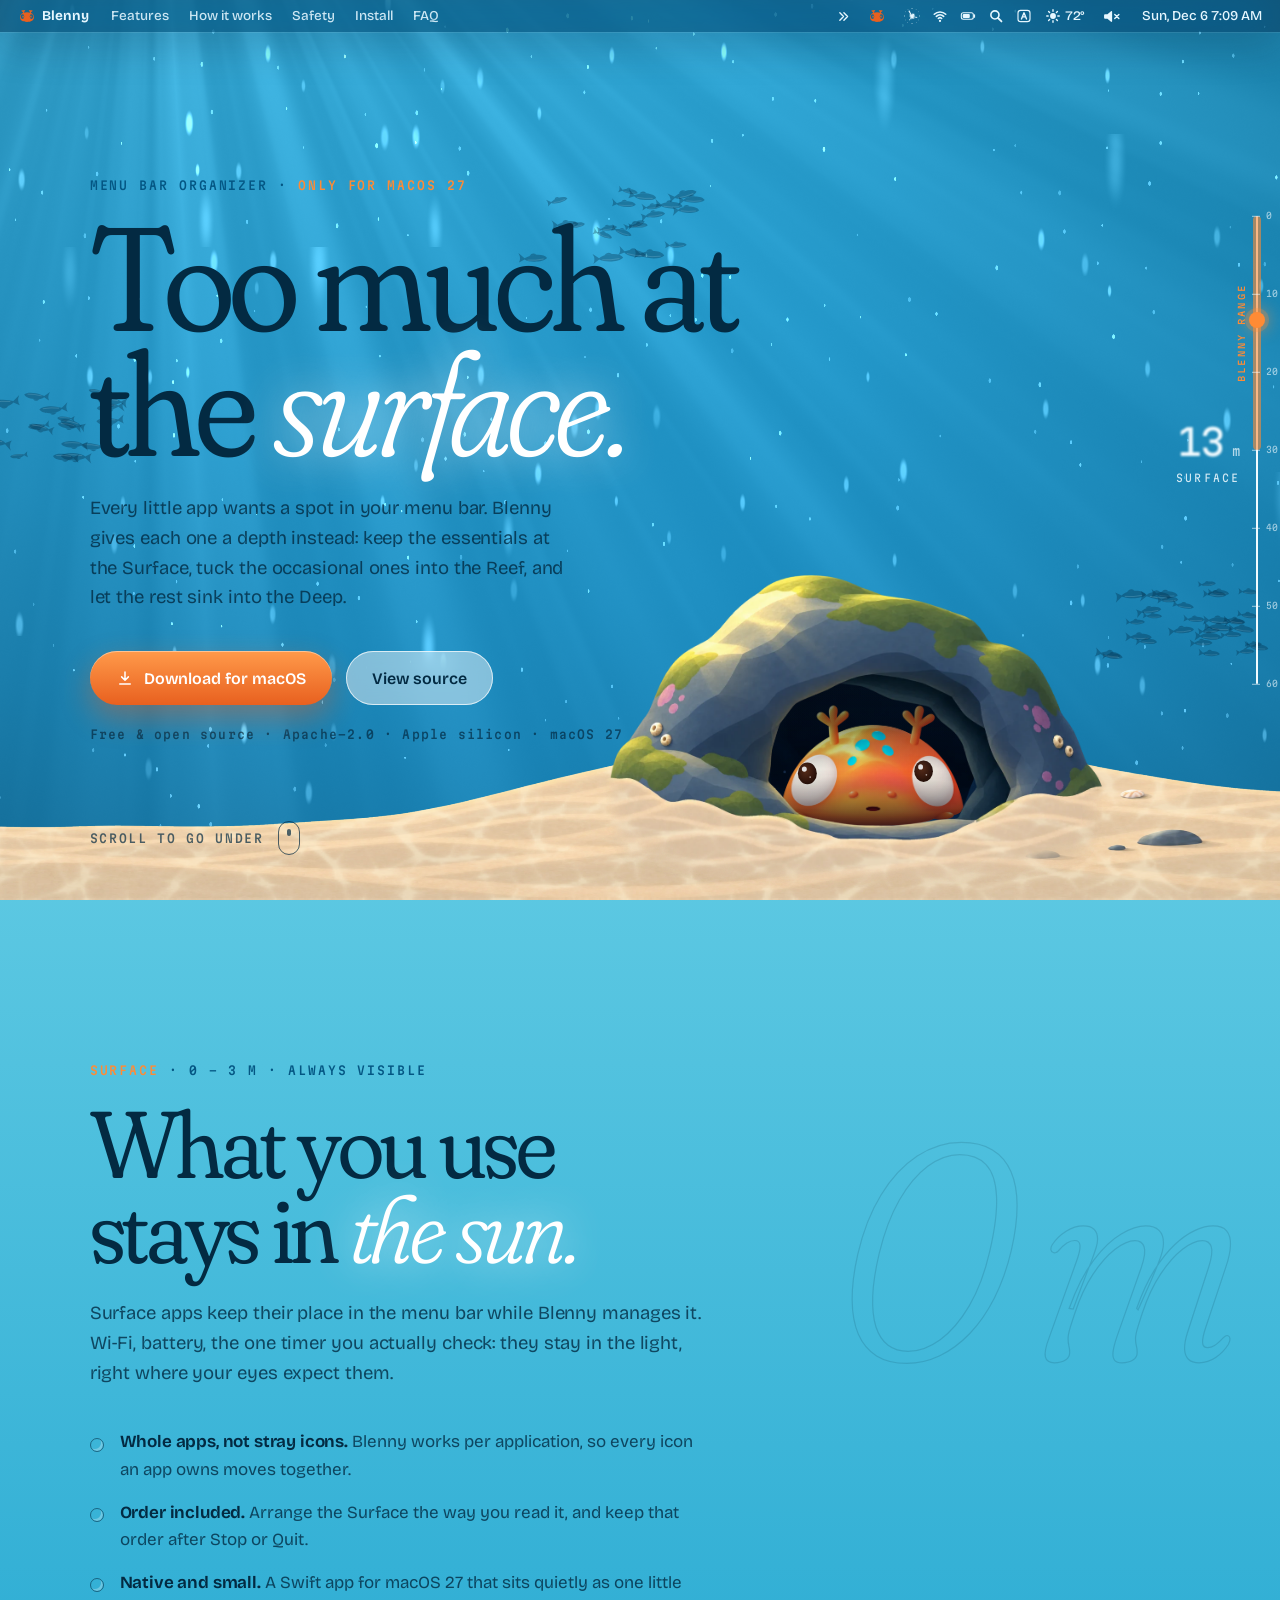
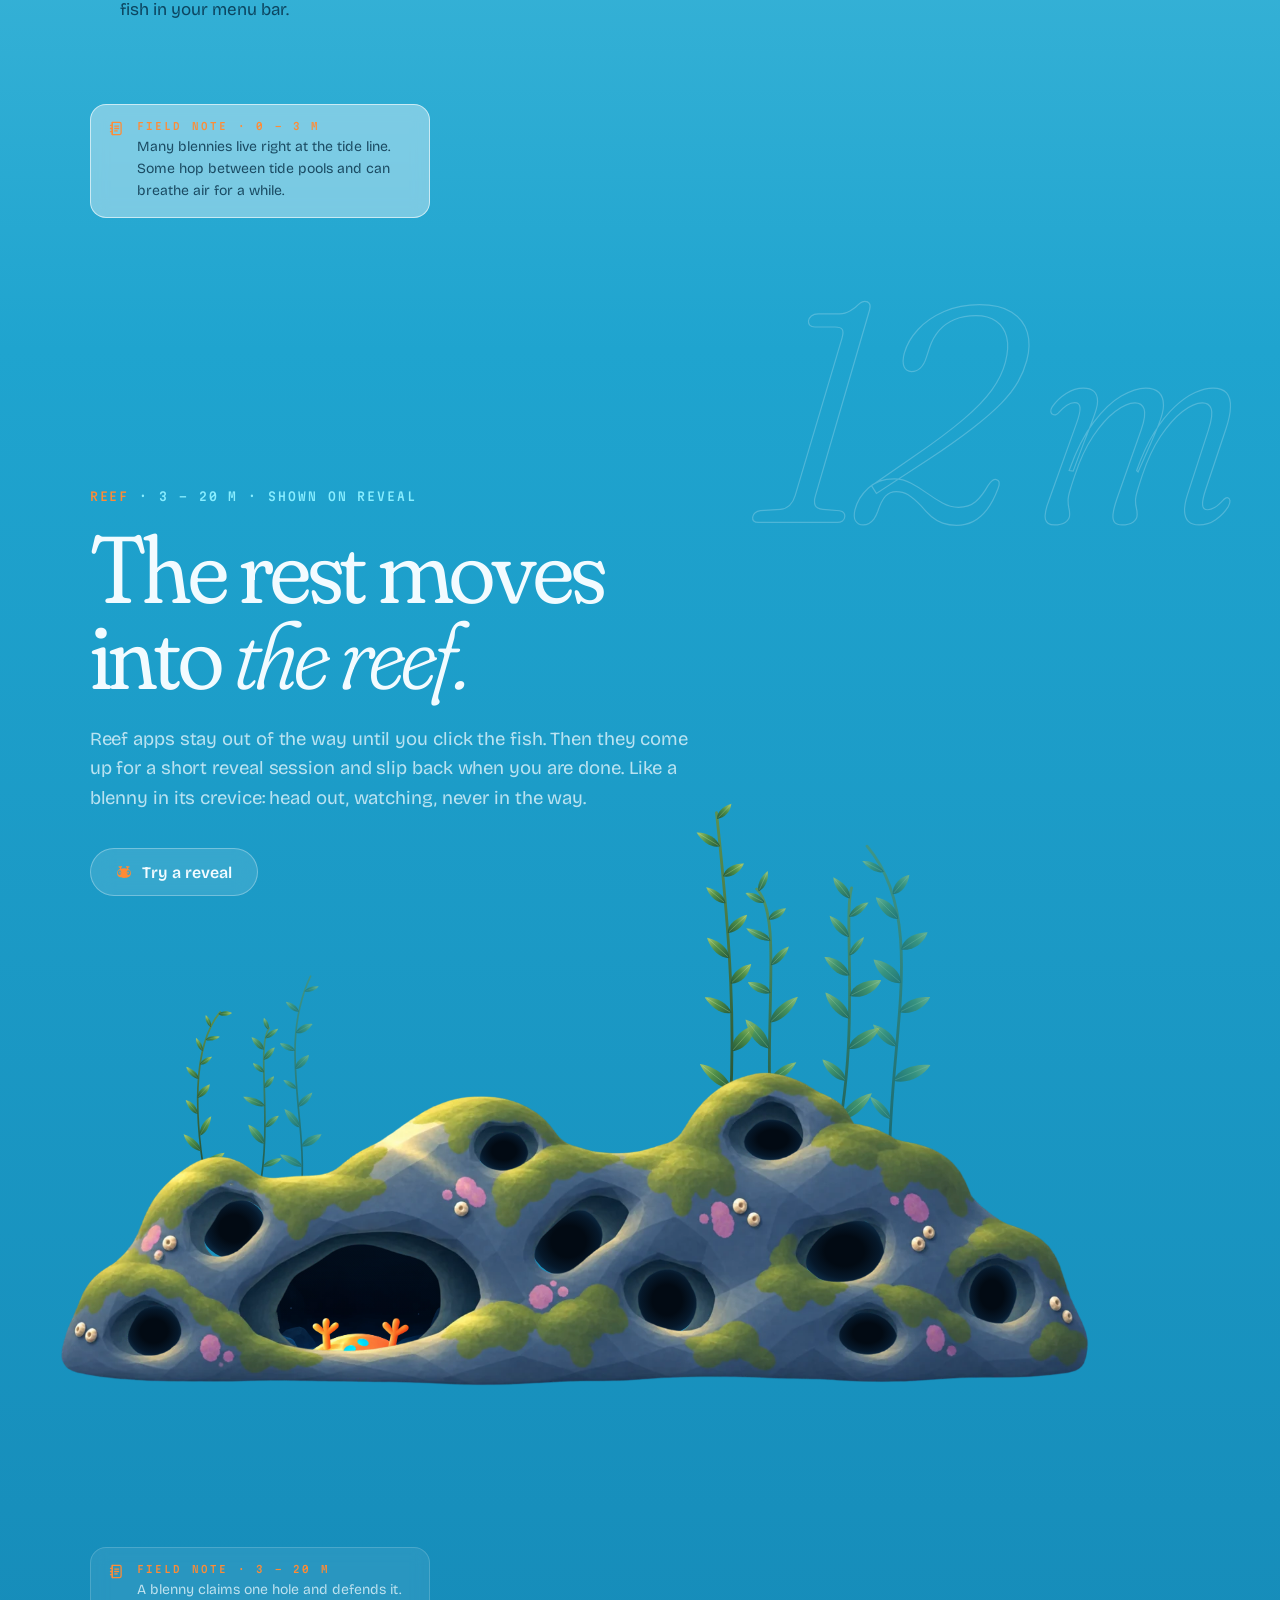
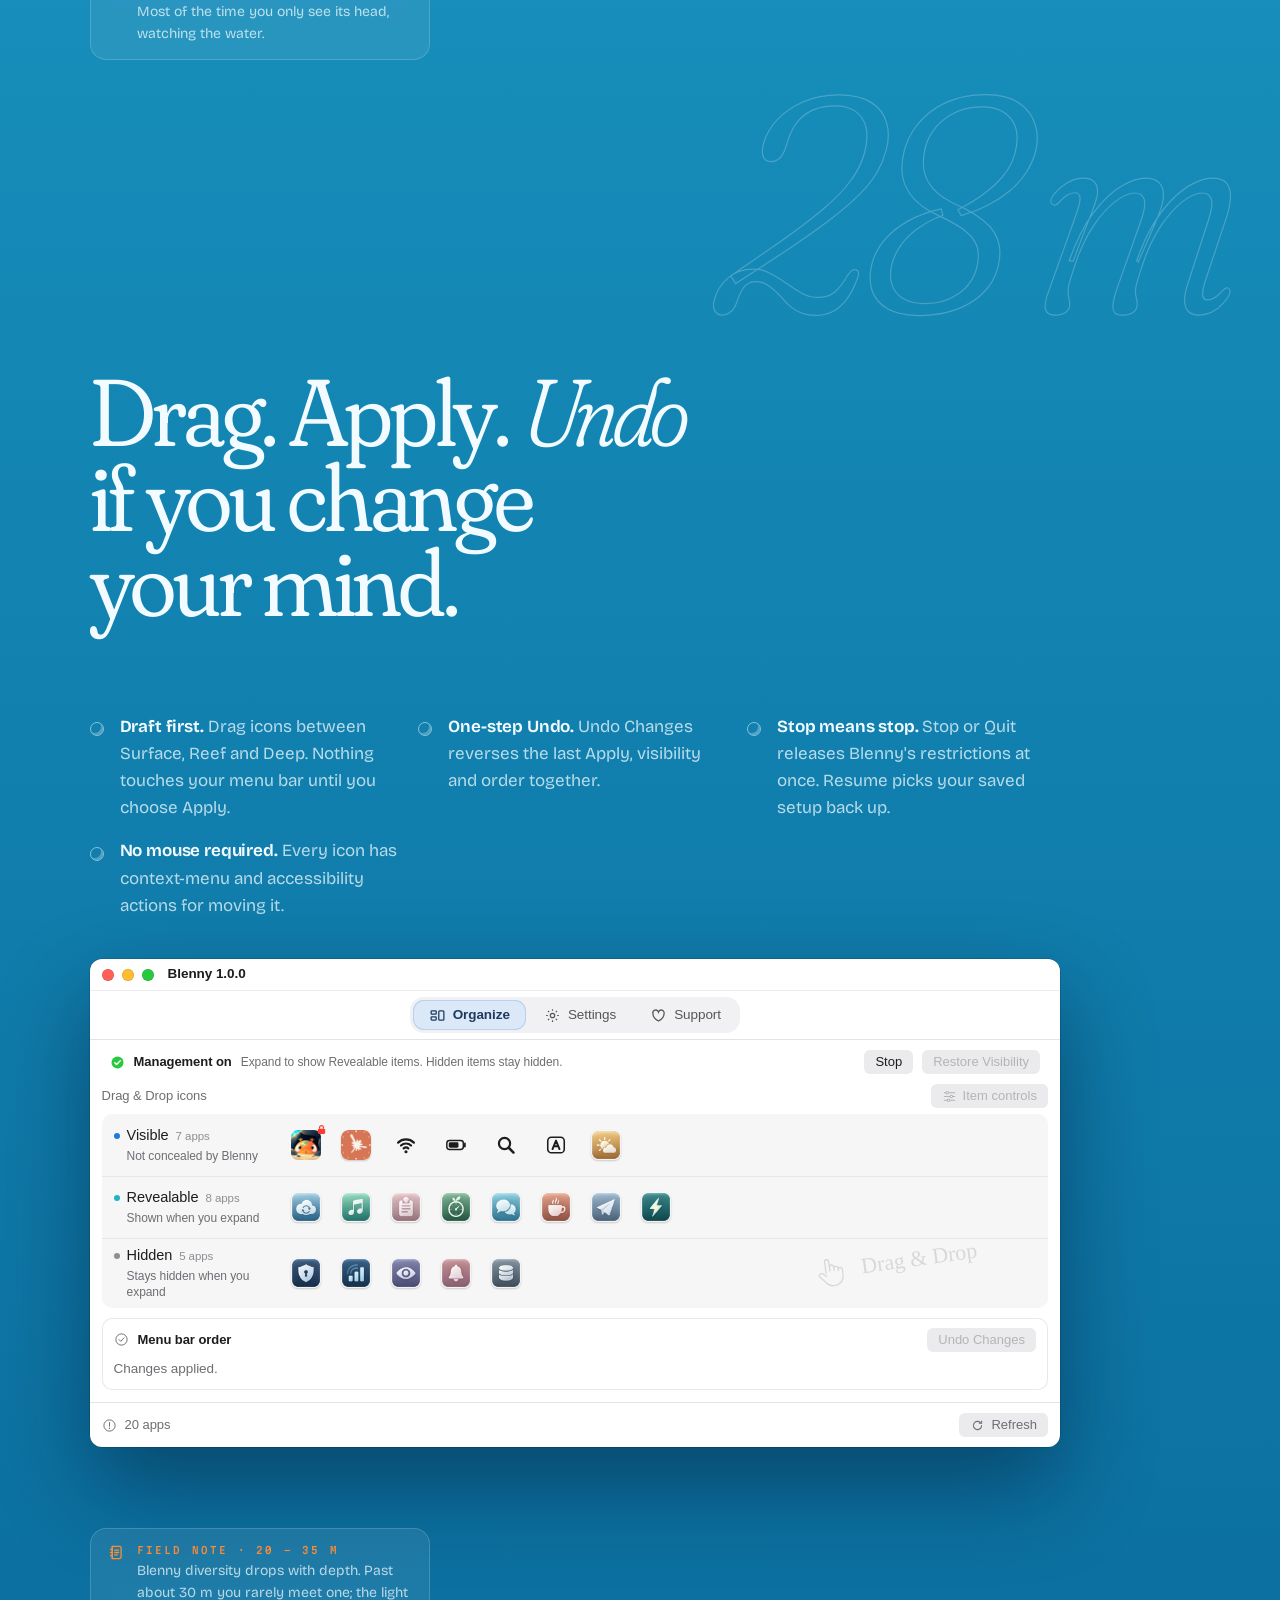
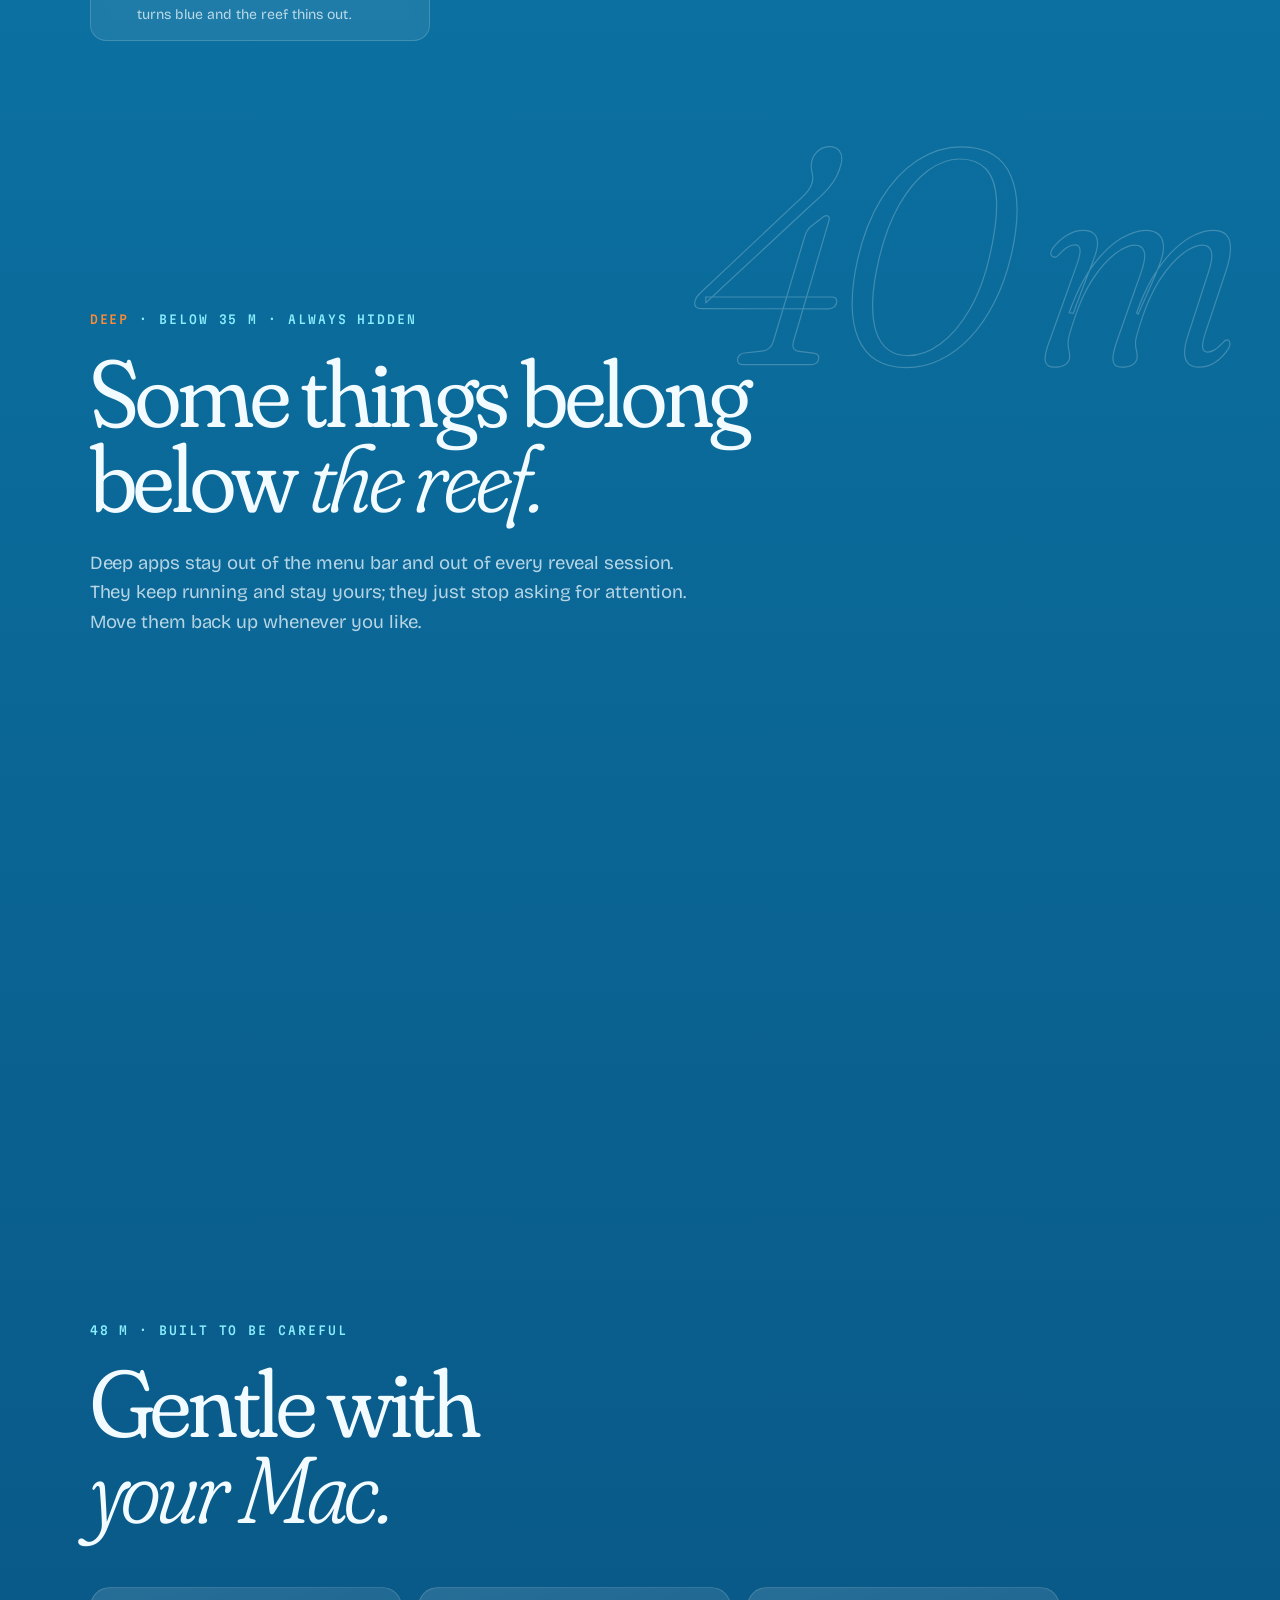
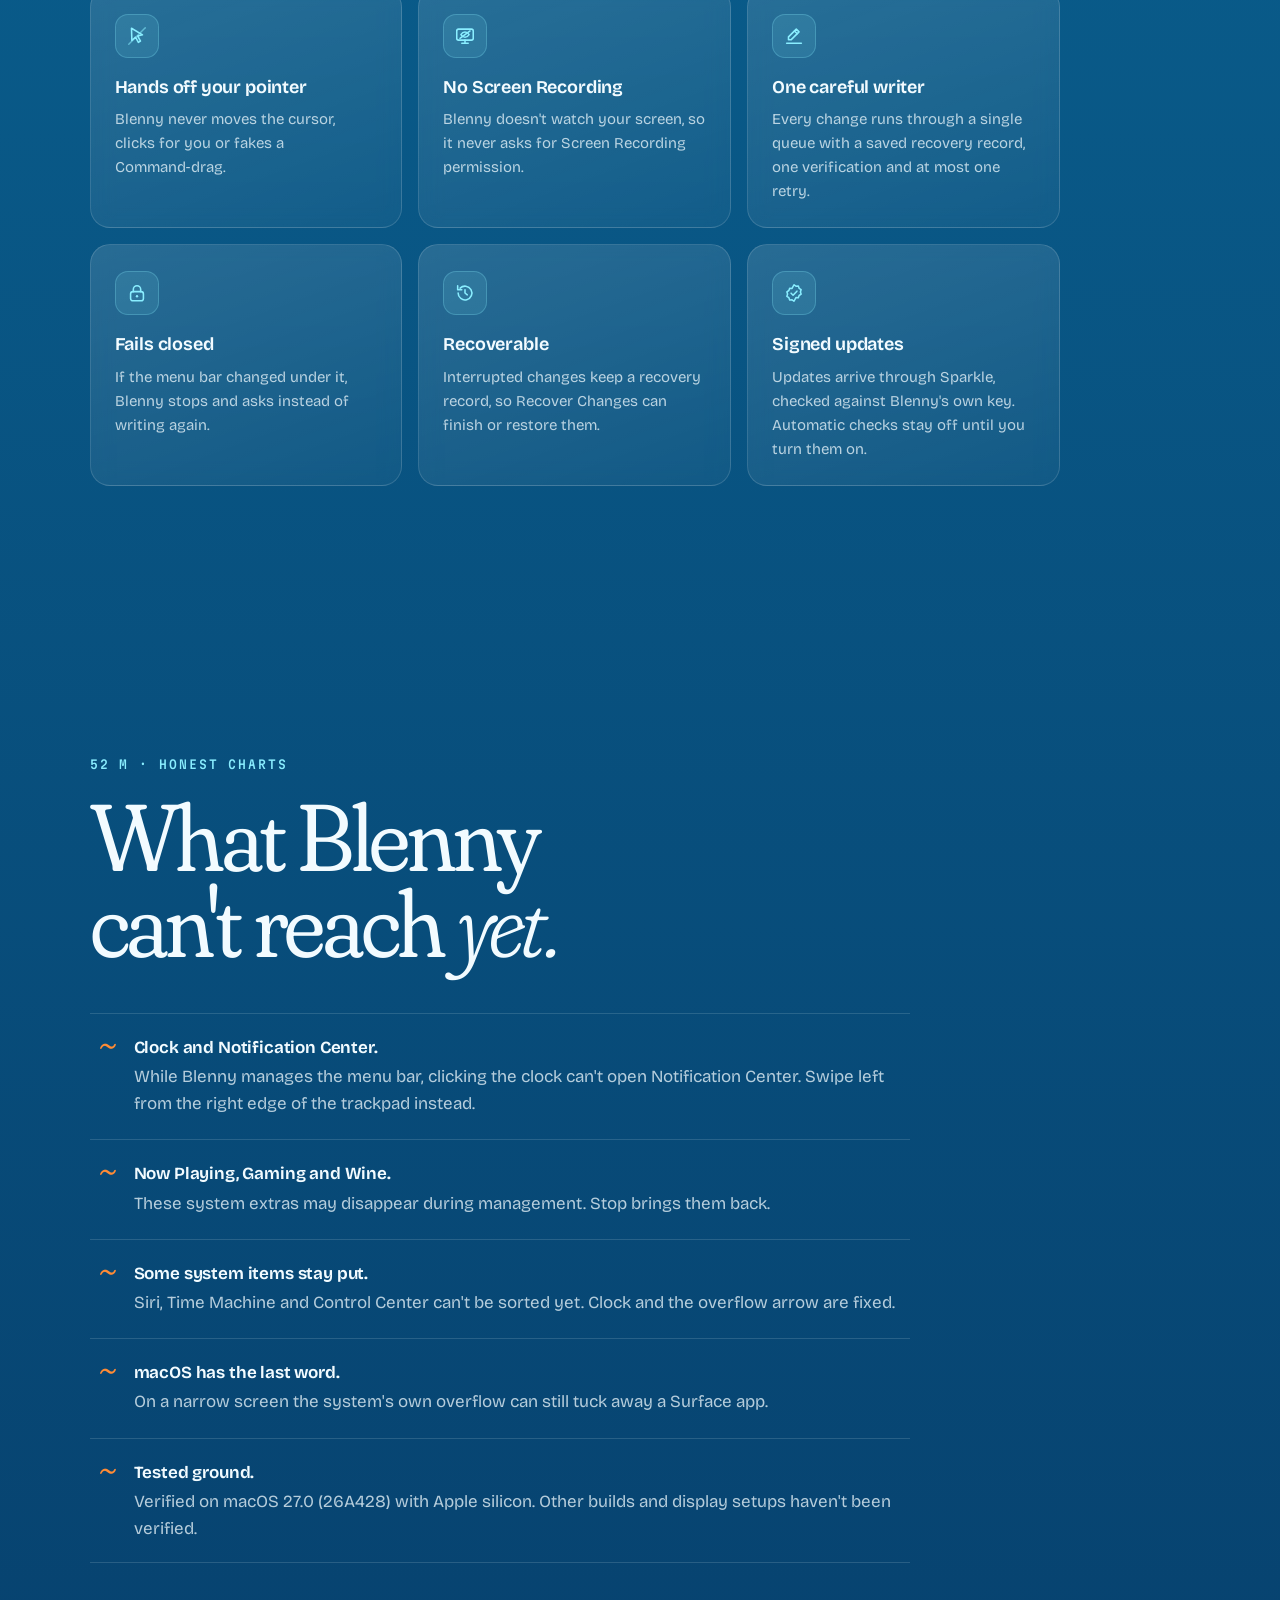
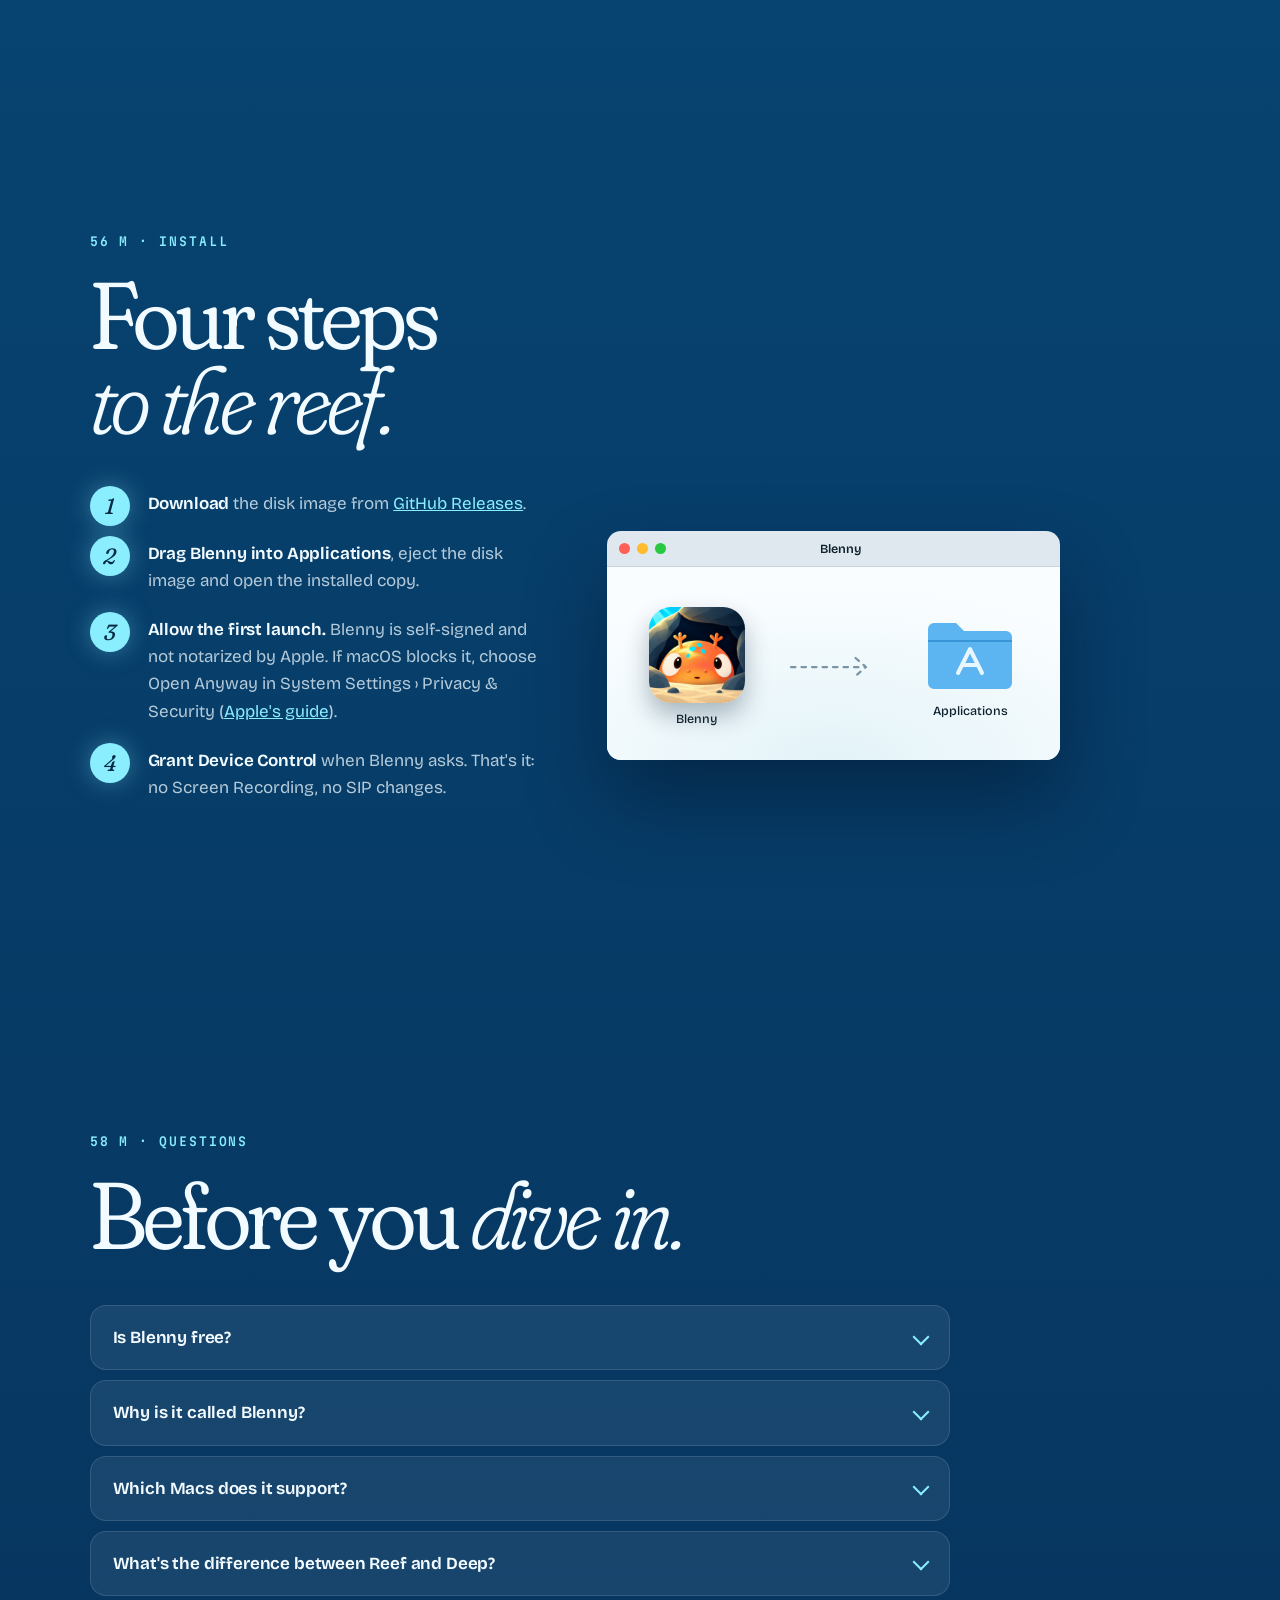
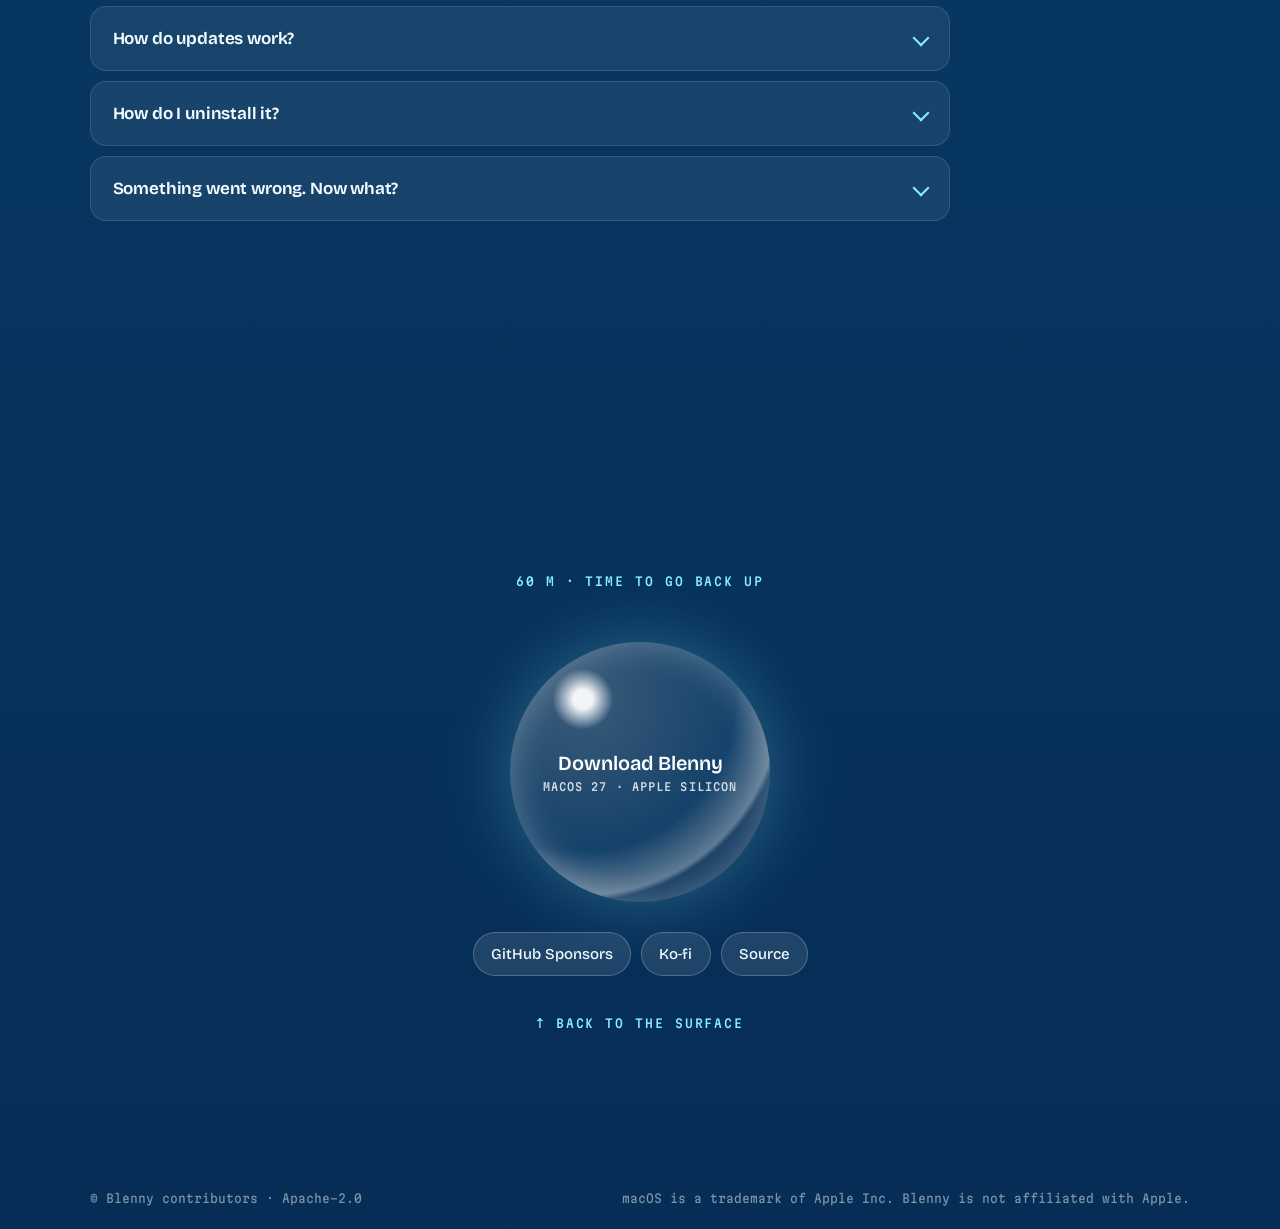
==== commit 3798e7ac: "feat(website): add cookieless Cloudflare Web Analytics A manual Web Analytics site for blenny.fi5h.x" ====
--- a/Website/site/index.html
+++ b/Website/site/index.html
@@ -136,6 +136,8 @@
 }
 </script>
 <script type="module" src="assets/js/main.js"></script>
+<!-- Cloudflare Web Analytics: cookieless page views; the token is public by design. -->
+<script defer src="https://static.cloudflareinsights.com/beacon.min.js" data-cf-beacon='{"token": "82f09160ec0946488b0f5dfae9b5ce45"}'></script>
 </head>
 <body class="is-bright">
 <a class="skip" href="#main">Skip to content</a>
